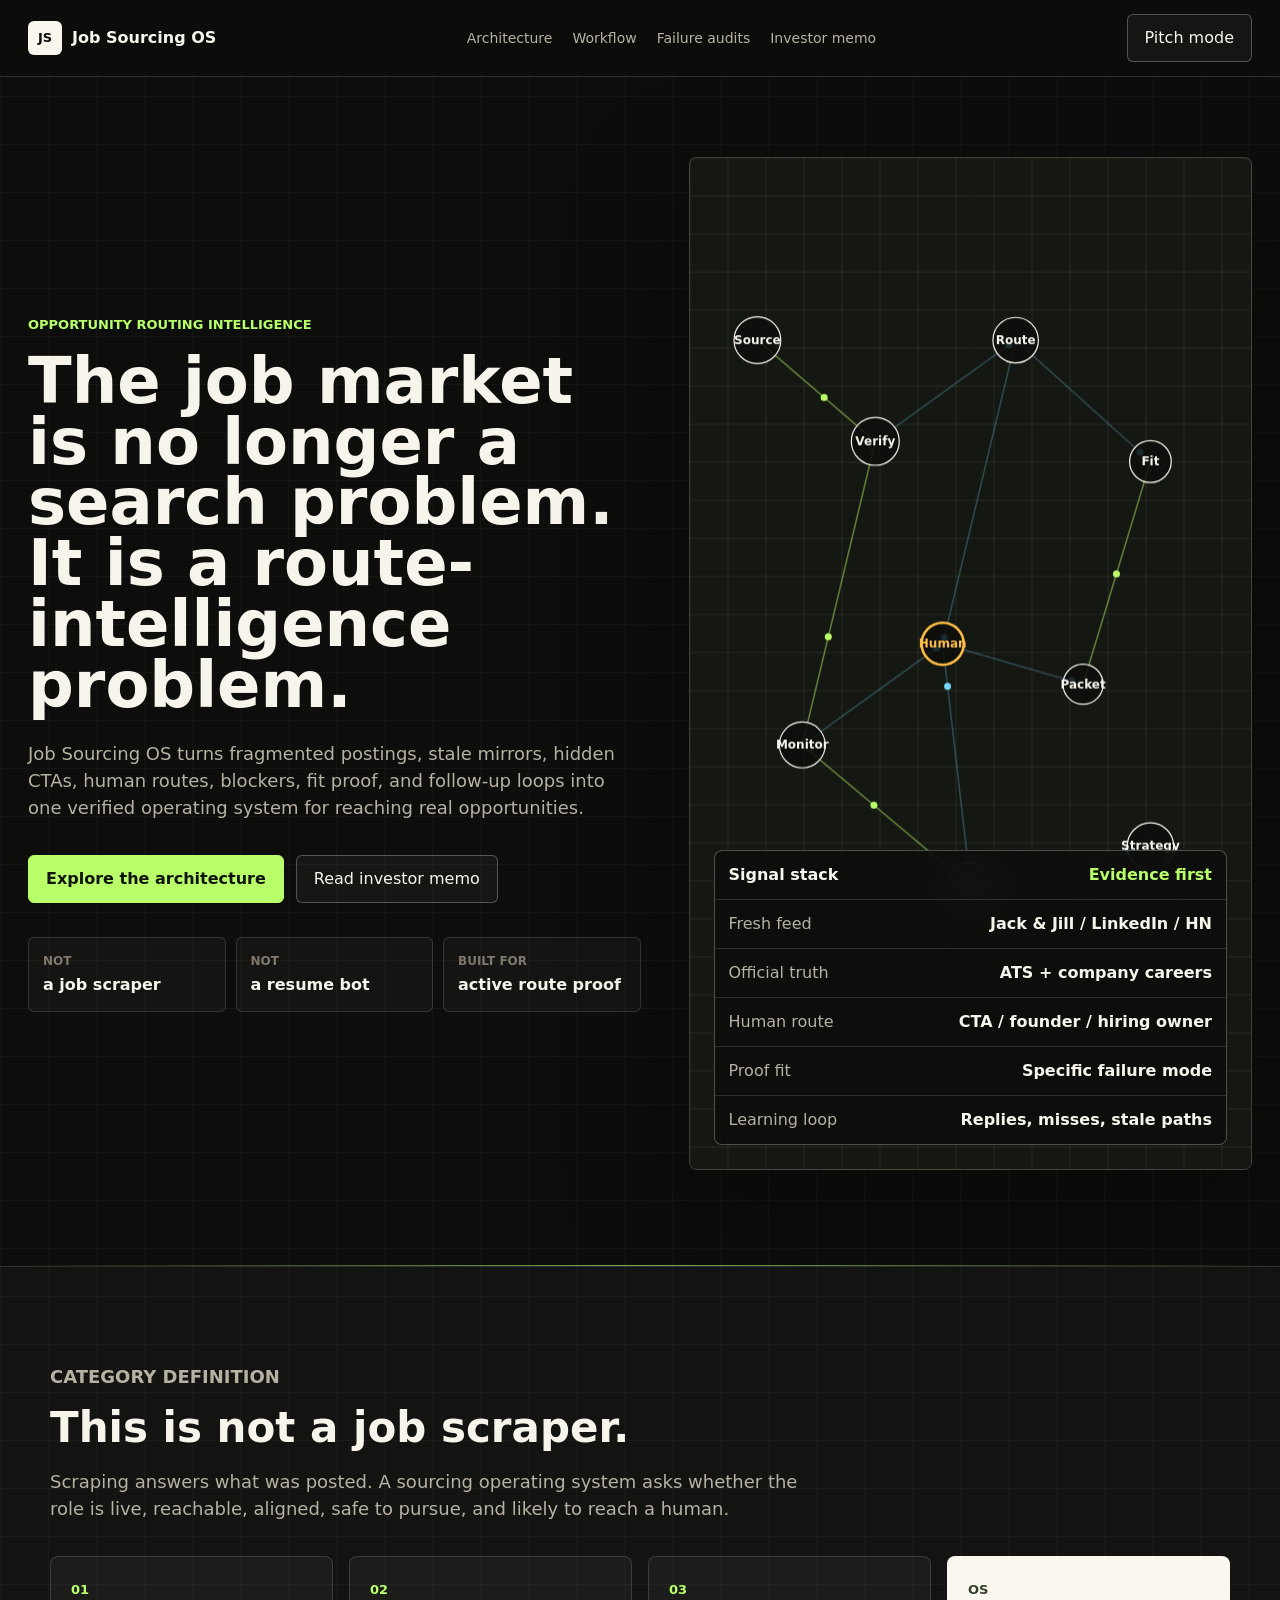
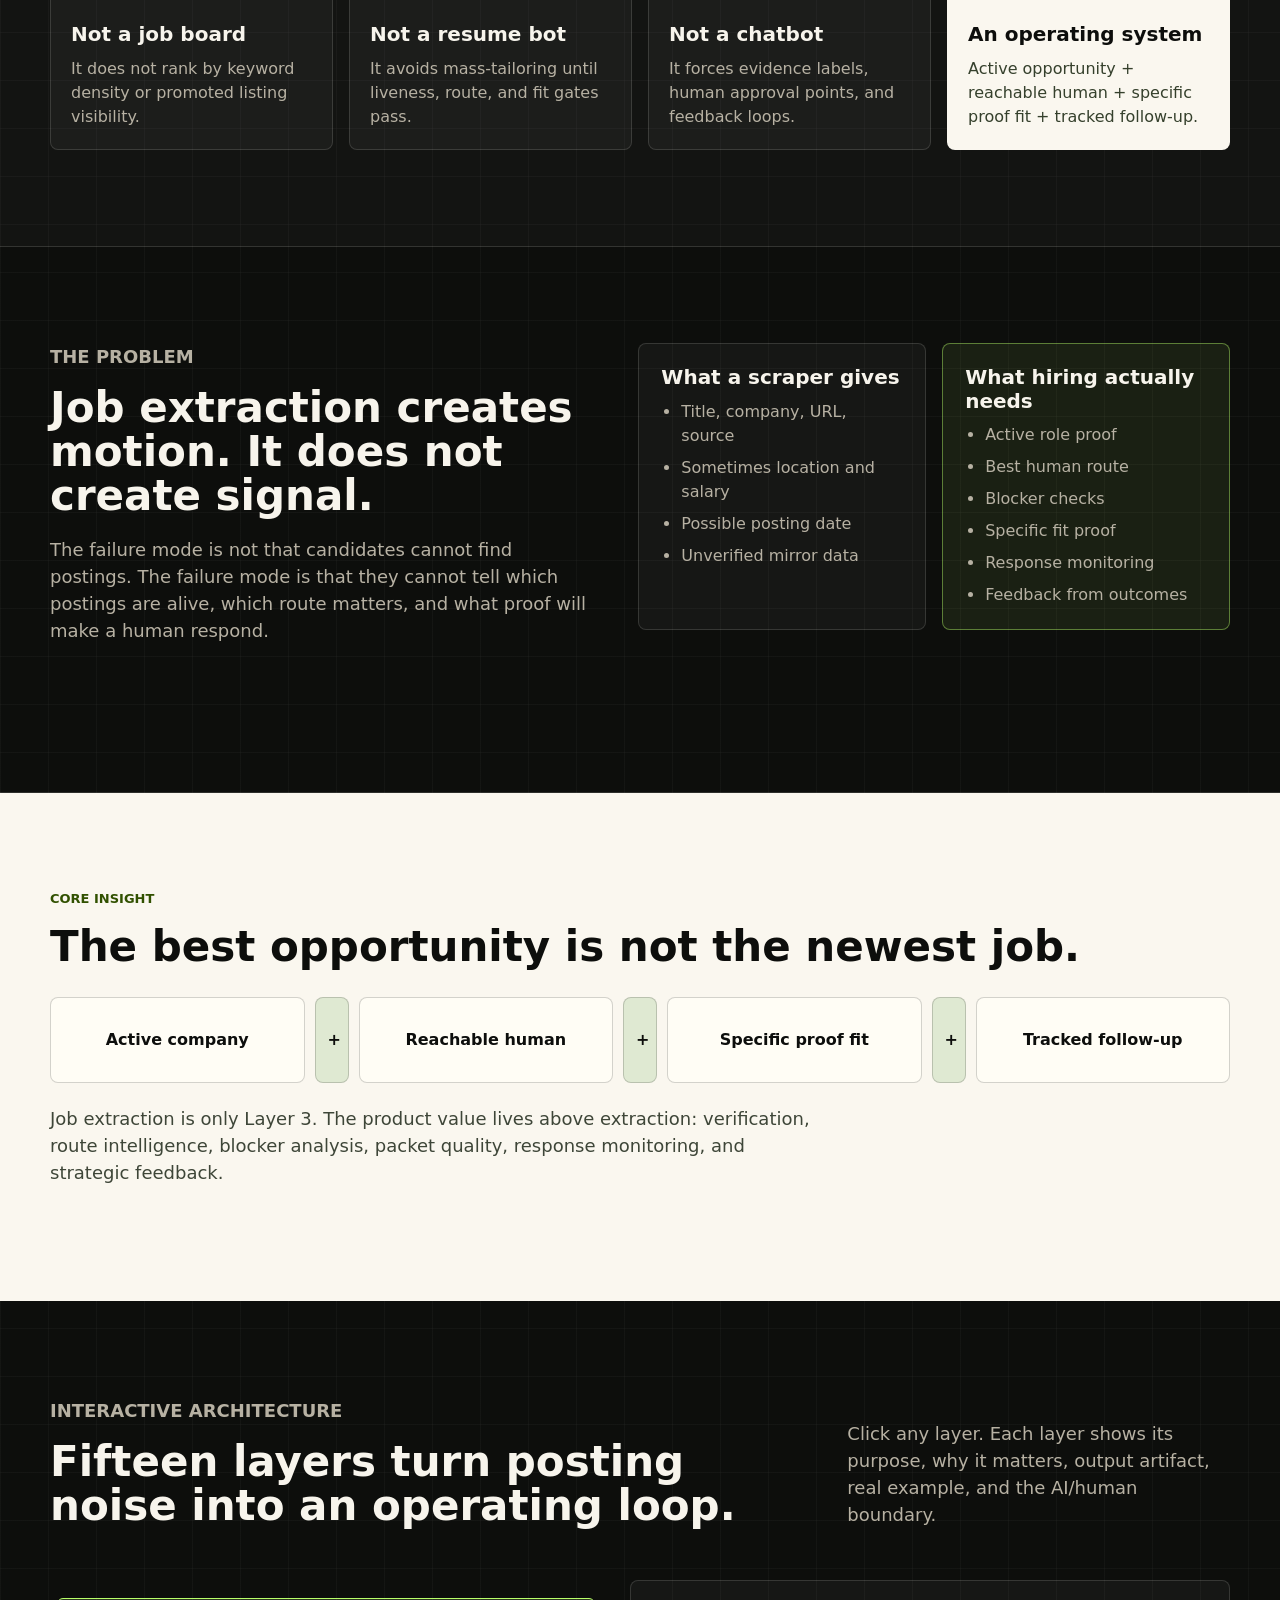
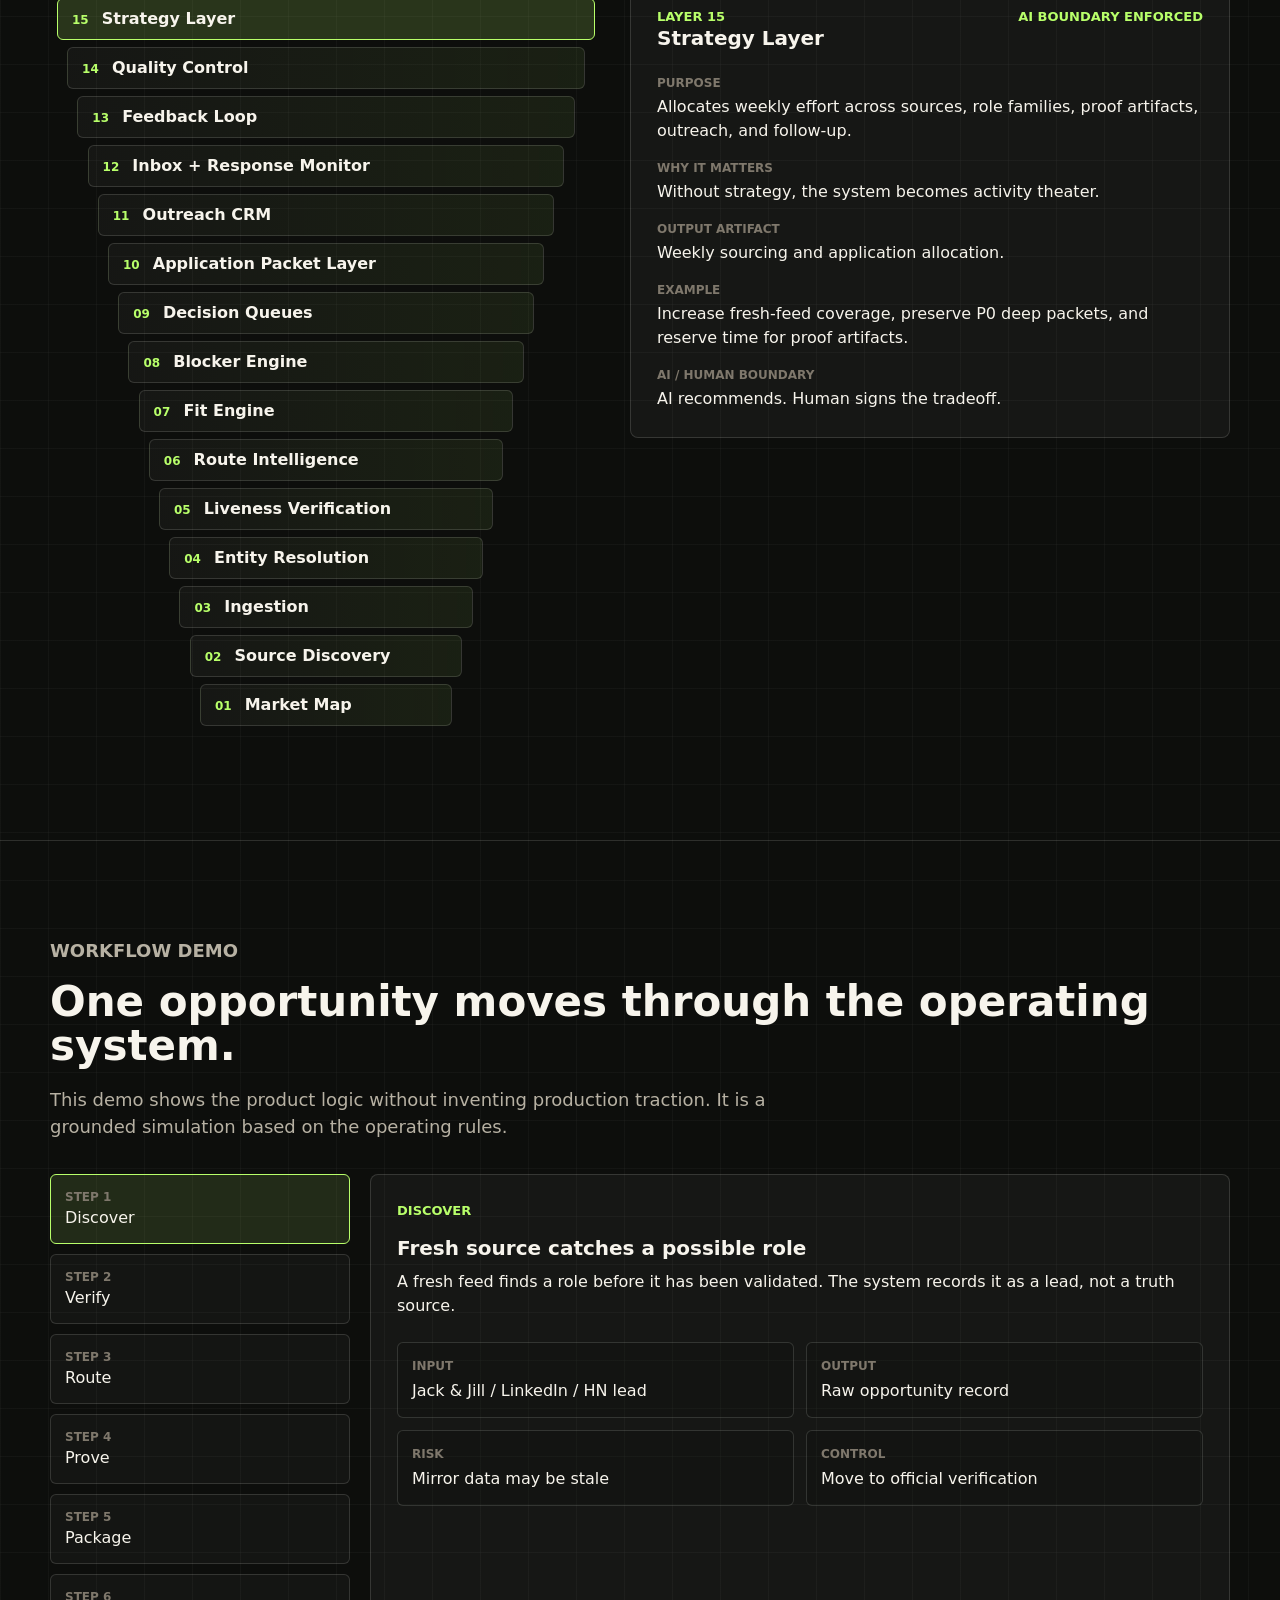
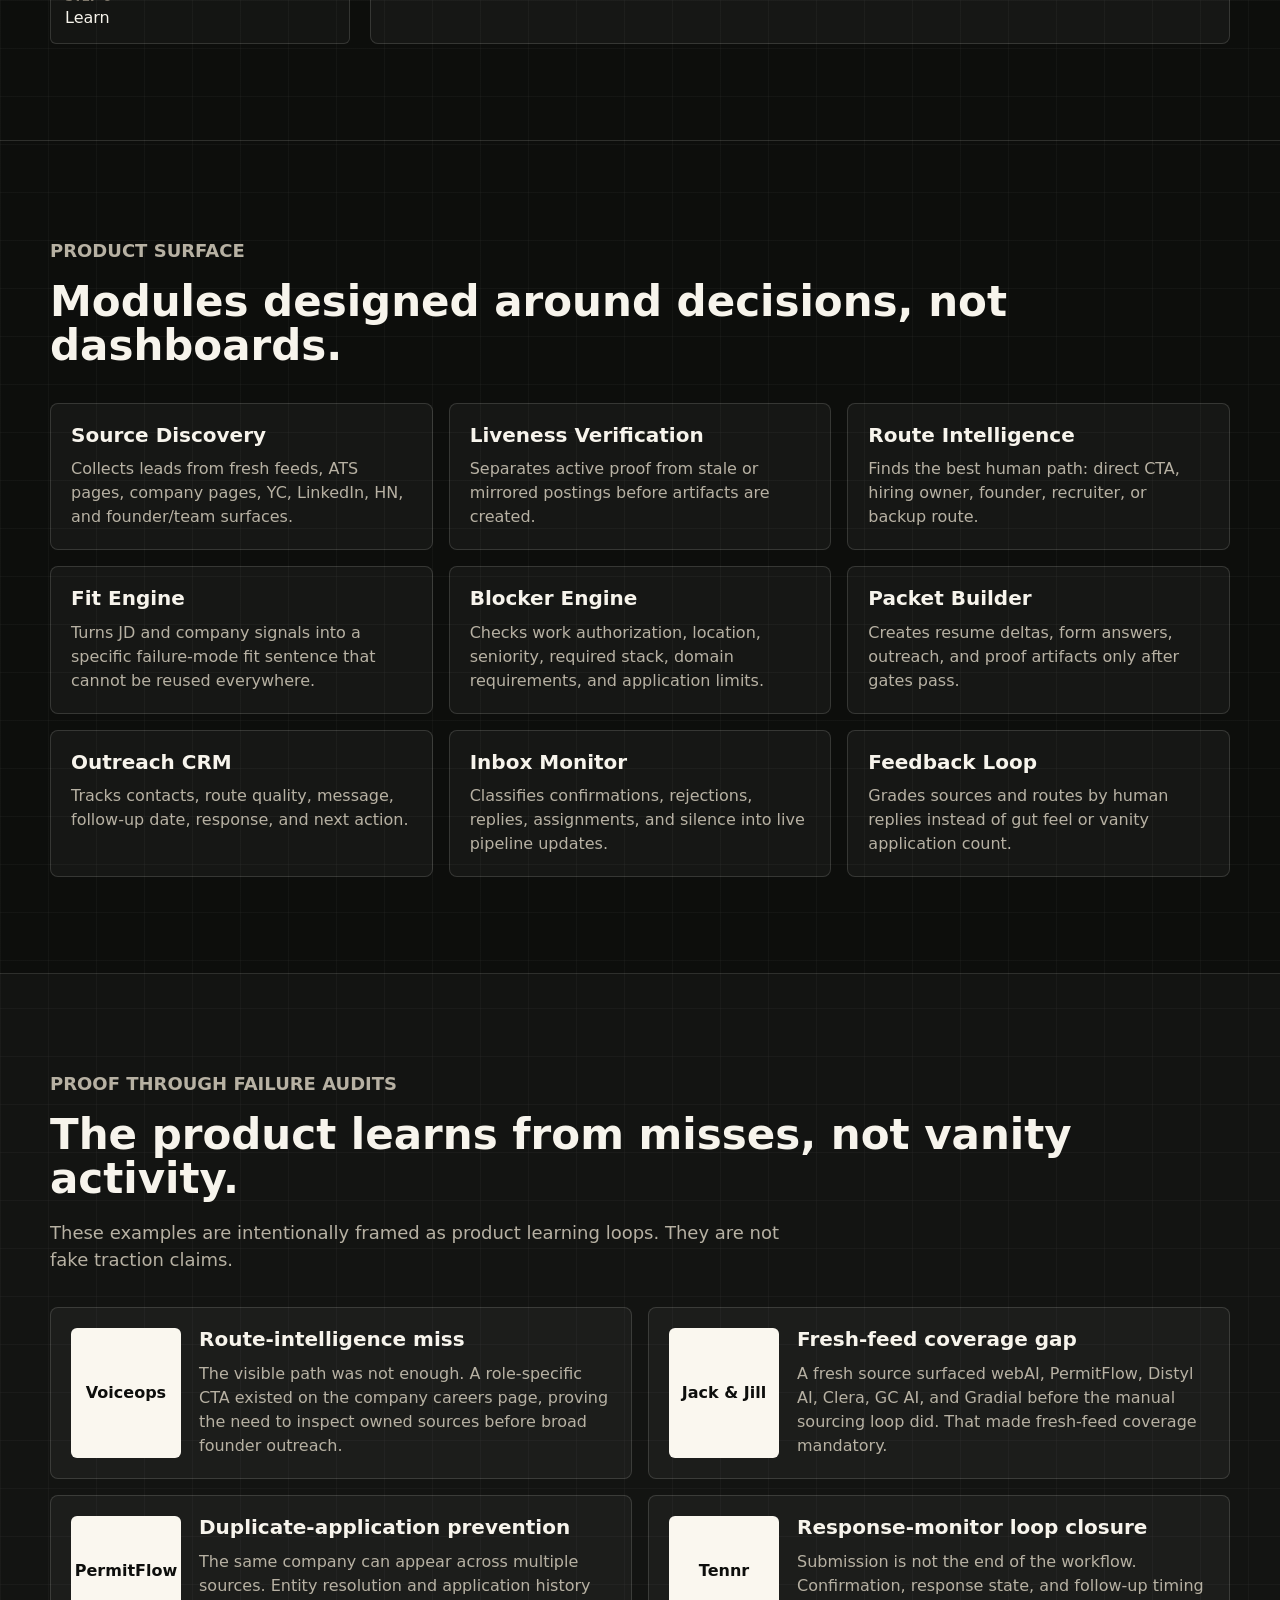
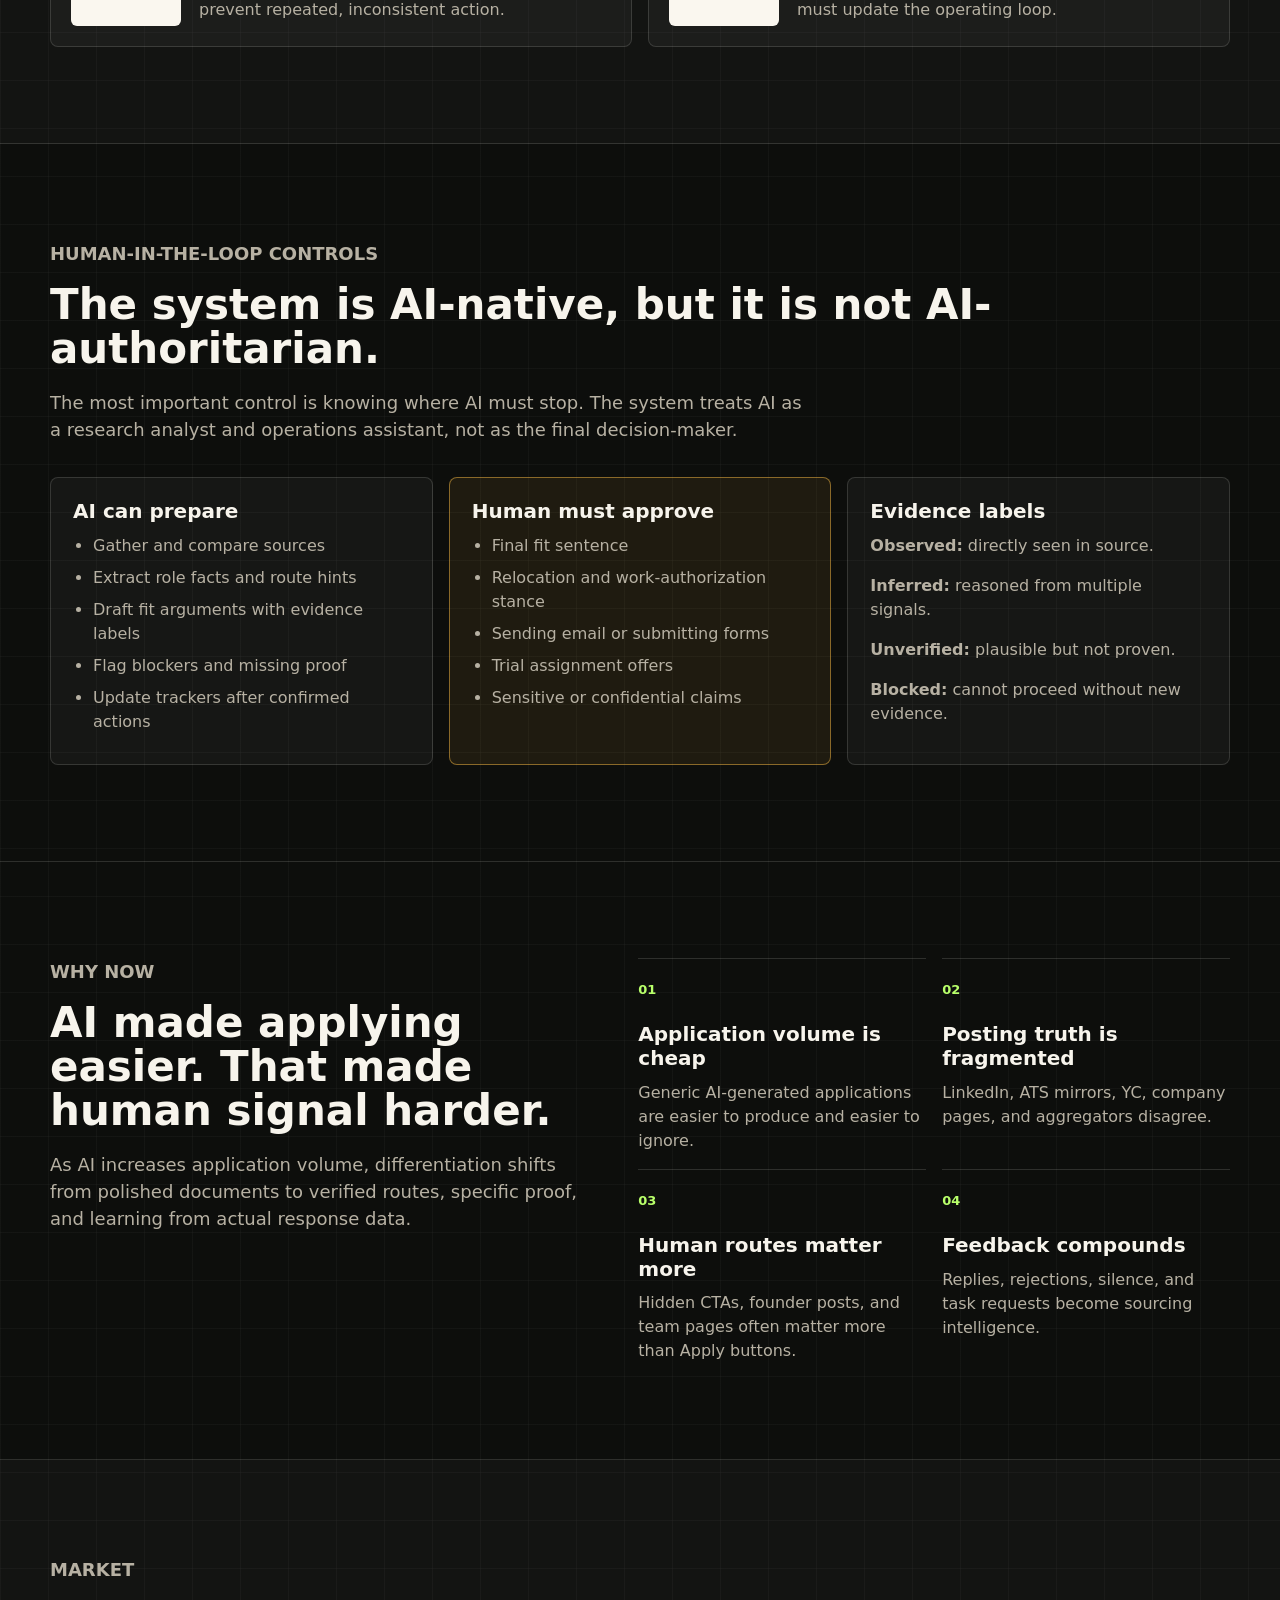
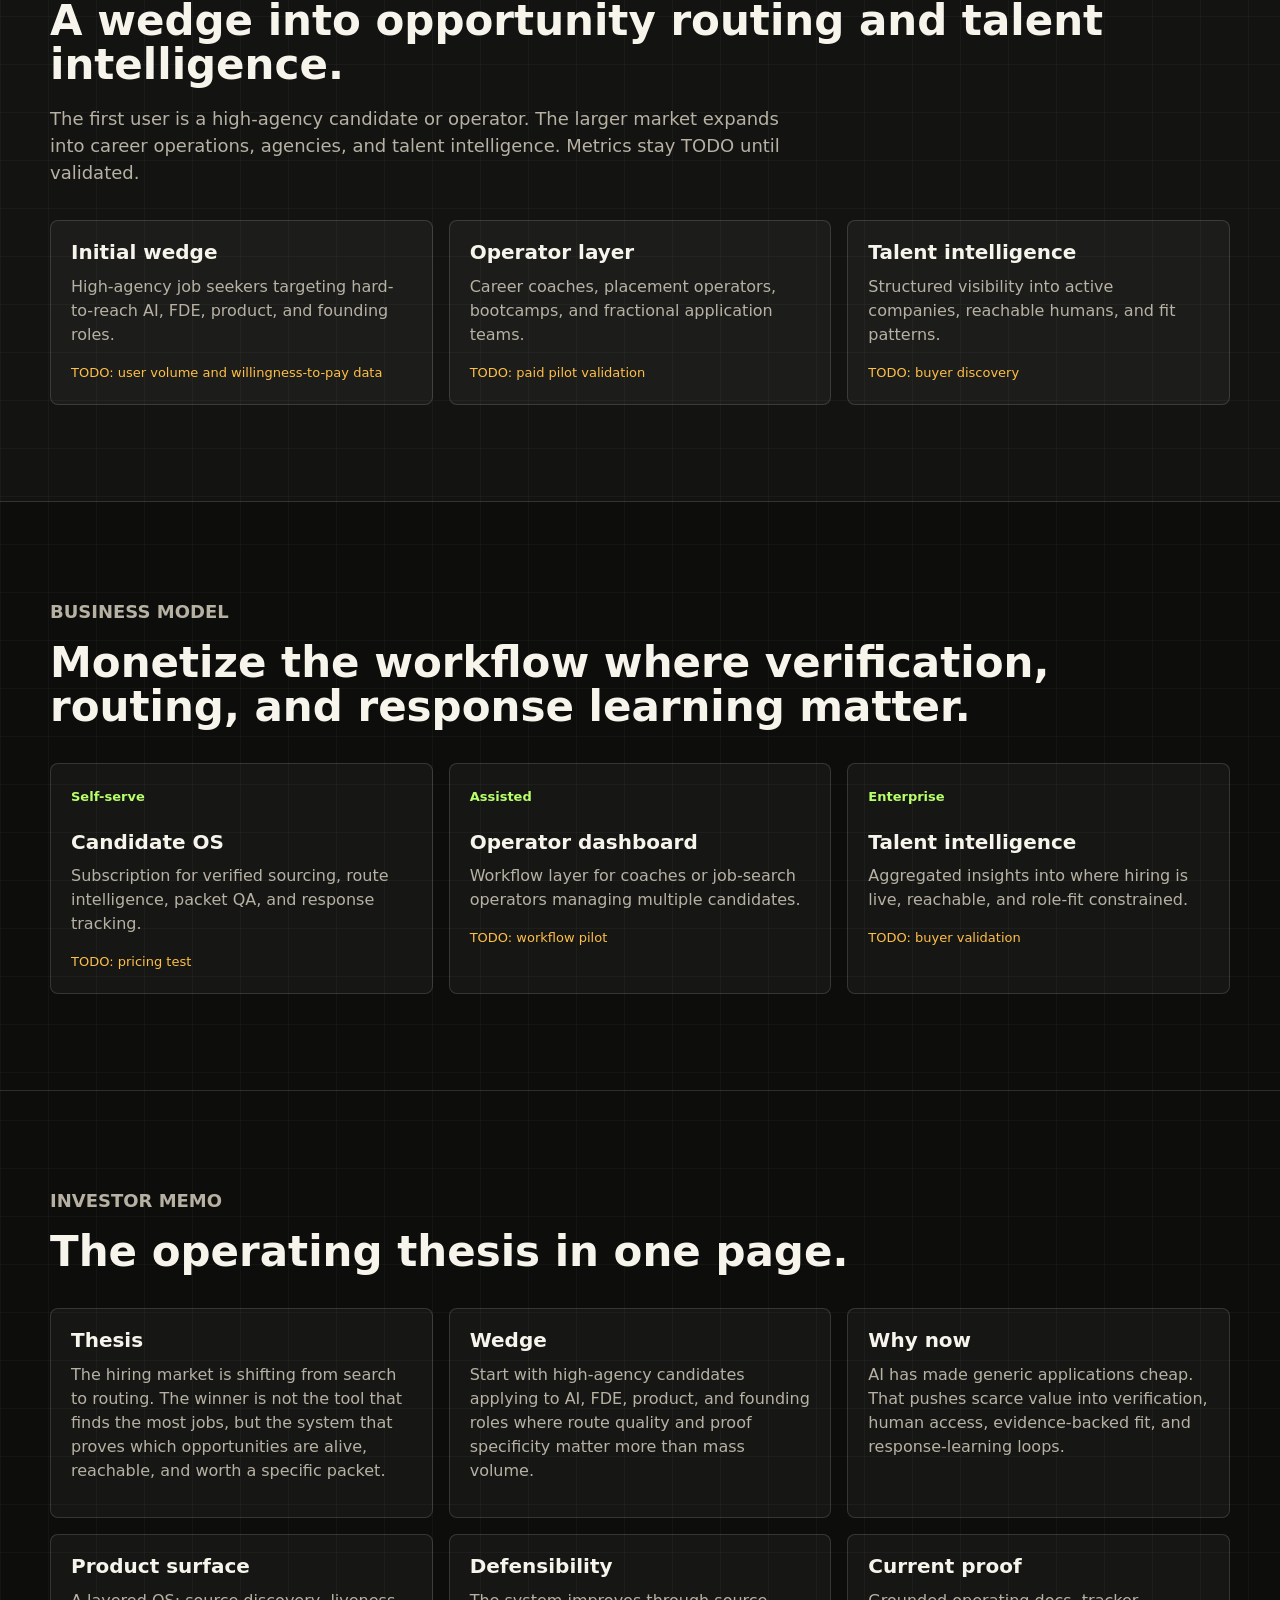
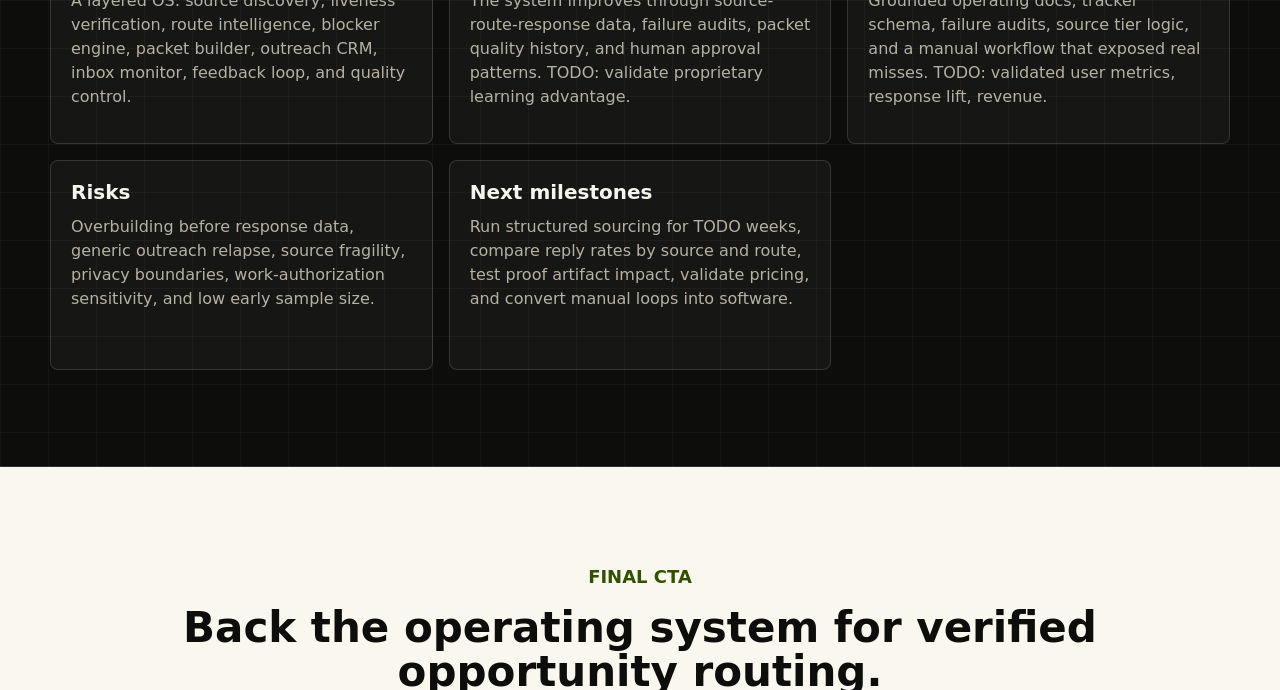
==== investor/index.html @ 51fd1936 "Create Job Sourcing OS public sites" ====
<!doctype html>
<html lang="en">
  <head>
    <meta charset="utf-8" />
    <meta name="viewport" content="width=device-width, initial-scale=1" />
    <meta
      name="description"
      content="Job Sourcing OS is an AI operating system for finding active opportunities, verifying routes, proving fit, reaching humans, and learning from outcomes."
    />
    <title>Job Sourcing OS | Opportunity Routing Intelligence</title>
    <link rel="stylesheet" href="./styles.css" />
  </head>
  <body>
    <a class="skip-link" href="#main">Skip to content</a>

    <header class="site-header" aria-label="Primary navigation">
      <a class="brand" href="#top" aria-label="Job Sourcing OS home">
        <span class="brand-mark" aria-hidden="true">JS</span>
        <span>Job Sourcing OS</span>
      </a>
      <nav class="nav-links" aria-label="Page sections">
        <a href="#architecture">Architecture</a>
        <a href="#workflow">Workflow</a>
        <a href="#audit">Failure audits</a>
        <a href="#memo">Investor memo</a>
      </nav>
      <button class="ghost-button" id="pitchModeButton" type="button">Pitch mode</button>
    </header>

    <main id="main">
      <section class="hero section-band" id="top">
        <div class="hero-copy">
          <p class="eyebrow">Opportunity routing intelligence</p>
          <h1>The job market is no longer a search problem. It is a route-intelligence problem.</h1>
          <p class="hero-lede">
            Job Sourcing OS turns fragmented postings, stale mirrors, hidden CTAs,
            human routes, blockers, fit proof, and follow-up loops into one verified
            operating system for reaching real opportunities.
          </p>
          <div class="hero-actions" aria-label="Primary calls to action">
            <a class="primary-button" href="#architecture">Explore the architecture</a>
            <a class="secondary-button" href="#memo">Read investor memo</a>
          </div>
          <dl class="signal-strip" aria-label="Core operating thesis">
            <div>
              <dt>Not</dt>
              <dd>a job scraper</dd>
            </div>
            <div>
              <dt>Not</dt>
              <dd>a resume bot</dd>
            </div>
            <div>
              <dt>Built for</dt>
              <dd>active route proof</dd>
            </div>
          </dl>
        </div>

        <div class="hero-visual" aria-label="Opportunity routing visual">
          <canvas id="signalCanvas" width="760" height="560"></canvas>
          <div class="console-panel" aria-label="Live signal stack">
            <div class="console-header">
              <span>Signal stack</span>
              <span class="status-pill">Evidence first</span>
            </div>
            <div class="console-row">
              <span>Fresh feed</span>
              <strong>Jack & Jill / LinkedIn / HN</strong>
            </div>
            <div class="console-row">
              <span>Official truth</span>
              <strong>ATS + company careers</strong>
            </div>
            <div class="console-row">
              <span>Human route</span>
              <strong>CTA / founder / hiring owner</strong>
            </div>
            <div class="console-row">
              <span>Proof fit</span>
              <strong>Specific failure mode</strong>
            </div>
            <div class="console-row">
              <span>Learning loop</span>
              <strong>Replies, misses, stale paths</strong>
            </div>
          </div>
        </div>
      </section>

      <section class="section-band sharp-band" id="not-scraper">
        <div class="section-shell">
          <div class="section-heading">
            <p class="eyebrow">Category definition</p>
            <h2>This is not a job scraper.</h2>
            <p>
              Scraping answers what was posted. A sourcing operating system asks
              whether the role is live, reachable, aligned, safe to pursue, and
              likely to reach a human.
            </p>
          </div>
          <div class="contrast-grid" aria-label="Not a normal recruiting tool">
            <article>
              <span>01</span>
              <h3>Not a job board</h3>
              <p>It does not rank by keyword density or promoted listing visibility.</p>
            </article>
            <article>
              <span>02</span>
              <h3>Not a resume bot</h3>
              <p>It avoids mass-tailoring until liveness, route, and fit gates pass.</p>
            </article>
            <article>
              <span>03</span>
              <h3>Not a chatbot</h3>
              <p>It forces evidence labels, human approval points, and feedback loops.</p>
            </article>
            <article class="positive">
              <span>OS</span>
              <h3>An operating system</h3>
              <p>Active opportunity + reachable human + specific proof fit + tracked follow-up.</p>
            </article>
          </div>
        </div>
      </section>

      <section class="section-band" id="problem">
        <div class="section-shell two-column">
          <div class="section-heading">
            <p class="eyebrow">The problem</p>
            <h2>Job extraction creates motion. It does not create signal.</h2>
            <p>
              The failure mode is not that candidates cannot find postings. The
              failure mode is that they cannot tell which postings are alive,
              which route matters, and what proof will make a human respond.
            </p>
          </div>
          <div class="comparison">
            <div class="comparison-block">
              <h3>What a scraper gives</h3>
              <ul>
                <li>Title, company, URL, source</li>
                <li>Sometimes location and salary</li>
                <li>Possible posting date</li>
                <li>Unverified mirror data</li>
              </ul>
            </div>
            <div class="comparison-block accent">
              <h3>What hiring actually needs</h3>
              <ul>
                <li>Active role proof</li>
                <li>Best human route</li>
                <li>Blocker checks</li>
                <li>Specific fit proof</li>
                <li>Response monitoring</li>
                <li>Feedback from outcomes</li>
              </ul>
            </div>
          </div>
        </div>
      </section>

      <section class="section-band insight-band" id="insight">
        <div class="section-shell">
          <p class="eyebrow">Core insight</p>
          <h2>The best opportunity is not the newest job.</h2>
          <div class="equation" aria-label="Core product equation">
            <span>Active company</span>
            <span>+</span>
            <span>Reachable human</span>
            <span>+</span>
            <span>Specific proof fit</span>
            <span>+</span>
            <span>Tracked follow-up</span>
          </div>
          <p class="wide-copy">
            Job extraction is only Layer 3. The product value lives above extraction:
            verification, route intelligence, blocker analysis, packet quality,
            response monitoring, and strategic feedback.
          </p>
        </div>
      </section>

      <section class="section-band architecture-band" id="architecture">
        <div class="section-shell">
          <div class="section-heading architecture-heading">
            <div>
              <p class="eyebrow">Interactive architecture</p>
              <h2>Fifteen layers turn posting noise into an operating loop.</h2>
            </div>
            <p>
              Click any layer. Each layer shows its purpose, why it matters,
              output artifact, real example, and the AI/human boundary.
            </p>
          </div>

          <div class="architecture-layout">
            <div class="layer-stack" id="layerStack" aria-label="15-layer architecture"></div>
            <aside class="layer-detail" id="layerDetail" aria-live="polite"></aside>
          </div>
        </div>
      </section>

      <section class="section-band workflow-band" id="workflow">
        <div class="section-shell">
          <div class="section-heading">
            <p class="eyebrow">Workflow demo</p>
            <h2>One opportunity moves through the operating system.</h2>
            <p>
              This demo shows the product logic without inventing production
              traction. It is a grounded simulation based on the operating rules.
            </p>
          </div>

          <div class="workflow-demo">
            <div class="workflow-rail" id="workflowRail" aria-label="Workflow stages"></div>
            <div class="workflow-output" id="workflowOutput" aria-live="polite"></div>
          </div>
        </div>
      </section>

      <section class="section-band" id="modules">
        <div class="section-shell">
          <div class="section-heading">
            <p class="eyebrow">Product surface</p>
            <h2>Modules designed around decisions, not dashboards.</h2>
          </div>
          <div class="module-grid" id="moduleGrid" aria-label="Product modules"></div>
        </div>
      </section>

      <section class="section-band audit-band" id="audit">
        <div class="section-shell">
          <div class="section-heading">
            <p class="eyebrow">Proof through failure audits</p>
            <h2>The product learns from misses, not vanity activity.</h2>
            <p>
              These examples are intentionally framed as product learning loops.
              They are not fake traction claims.
            </p>
          </div>
          <div class="audit-grid" id="auditGrid" aria-label="Failure audit loops"></div>
        </div>
      </section>

      <section class="section-band safety-band" id="safety">
        <div class="section-shell">
          <div class="section-heading">
            <p class="eyebrow">Human-in-the-loop controls</p>
            <h2>The system is AI-native, but it is not AI-authoritarian.</h2>
            <p>
              The most important control is knowing where AI must stop. The
              system treats AI as a research analyst and operations assistant,
              not as the final decision-maker.
            </p>
          </div>
          <div class="safety-layout">
            <div class="safety-table">
              <h3>AI can prepare</h3>
              <ul>
                <li>Gather and compare sources</li>
                <li>Extract role facts and route hints</li>
                <li>Draft fit arguments with evidence labels</li>
                <li>Flag blockers and missing proof</li>
                <li>Update trackers after confirmed actions</li>
              </ul>
            </div>
            <div class="safety-table human">
              <h3>Human must approve</h3>
              <ul>
                <li>Final fit sentence</li>
                <li>Relocation and work-authorization stance</li>
                <li>Sending email or submitting forms</li>
                <li>Trial assignment offers</li>
                <li>Sensitive or confidential claims</li>
              </ul>
            </div>
            <div class="evidence-panel">
              <h3>Evidence labels</h3>
              <p><strong>Observed:</strong> directly seen in source.</p>
              <p><strong>Inferred:</strong> reasoned from multiple signals.</p>
              <p><strong>Unverified:</strong> plausible but not proven.</p>
              <p><strong>Blocked:</strong> cannot proceed without new evidence.</p>
            </div>
          </div>
        </div>
      </section>

      <section class="section-band why-now-band" id="why-now">
        <div class="section-shell two-column">
          <div class="section-heading">
            <p class="eyebrow">Why now</p>
            <h2>AI made applying easier. That made human signal harder.</h2>
            <p>
              As AI increases application volume, differentiation shifts from
              polished documents to verified routes, specific proof, and learning
              from actual response data.
            </p>
          </div>
          <div class="why-list">
            <article>
              <span>01</span>
              <h3>Application volume is cheap</h3>
              <p>Generic AI-generated applications are easier to produce and easier to ignore.</p>
            </article>
            <article>
              <span>02</span>
              <h3>Posting truth is fragmented</h3>
              <p>LinkedIn, ATS mirrors, YC, company pages, and aggregators disagree.</p>
            </article>
            <article>
              <span>03</span>
              <h3>Human routes matter more</h3>
              <p>Hidden CTAs, founder posts, and team pages often matter more than Apply buttons.</p>
            </article>
            <article>
              <span>04</span>
              <h3>Feedback compounds</h3>
              <p>Replies, rejections, silence, and task requests become sourcing intelligence.</p>
            </article>
          </div>
        </div>
      </section>

      <section class="section-band market-band" id="market">
        <div class="section-shell">
          <div class="section-heading">
            <p class="eyebrow">Market</p>
            <h2>A wedge into opportunity routing and talent intelligence.</h2>
            <p>
              The first user is a high-agency candidate or operator. The larger
              market expands into career operations, agencies, and talent
              intelligence. Metrics stay TODO until validated.
            </p>
          </div>
          <div class="market-grid">
            <article>
              <h3>Initial wedge</h3>
              <p>High-agency job seekers targeting hard-to-reach AI, FDE, product, and founding roles.</p>
              <span>TODO: user volume and willingness-to-pay data</span>
            </article>
            <article>
              <h3>Operator layer</h3>
              <p>Career coaches, placement operators, bootcamps, and fractional application teams.</p>
              <span>TODO: paid pilot validation</span>
            </article>
            <article>
              <h3>Talent intelligence</h3>
              <p>Structured visibility into active companies, reachable humans, and fit patterns.</p>
              <span>TODO: buyer discovery</span>
            </article>
          </div>
        </div>
      </section>

      <section class="section-band business-band" id="business">
        <div class="section-shell">
          <div class="section-heading">
            <p class="eyebrow">Business model</p>
            <h2>Monetize the workflow where verification, routing, and response learning matter.</h2>
          </div>
          <div class="business-grid">
            <article>
              <span>Self-serve</span>
              <h3>Candidate OS</h3>
              <p>Subscription for verified sourcing, route intelligence, packet QA, and response tracking.</p>
              <small>TODO: pricing test</small>
            </article>
            <article>
              <span>Assisted</span>
              <h3>Operator dashboard</h3>
              <p>Workflow layer for coaches or job-search operators managing multiple candidates.</p>
              <small>TODO: workflow pilot</small>
            </article>
            <article>
              <span>Enterprise</span>
              <h3>Talent intelligence</h3>
              <p>Aggregated insights into where hiring is live, reachable, and role-fit constrained.</p>
              <small>TODO: buyer validation</small>
            </article>
          </div>
        </div>
      </section>

      <section class="section-band memo-band" id="memo">
        <div class="section-shell">
          <div class="section-heading">
            <p class="eyebrow">Investor memo</p>
            <h2>The operating thesis in one page.</h2>
          </div>
          <div class="memo-grid" id="memoGrid" aria-label="Investor memo"></div>
        </div>
      </section>

      <section class="section-band final-cta" id="cta">
        <div class="section-shell">
          <p class="eyebrow">Final CTA</p>
          <h2>Back the operating system for verified opportunity routing.</h2>
          <p>
            The next milestone is not more scraped roles. It is proving that
            route intelligence, specific fit proof, and feedback loops produce
            more human responses than generic applications.
          </p>
          <div class="hero-actions">
            <button class="primary-button" id="pitchModeButtonBottom" type="button">Open pitch mode</button>
            <a class="secondary-button" href="./INVESTOR_MEMO.md">Read editable memo</a>
          </div>
        </div>
      </section>
    </main>

    <dialog class="pitch-dialog" id="pitchDialog" aria-labelledby="pitchTitle">
      <div class="pitch-dialog-inner">
        <div class="pitch-topbar">
          <span>Pitch mode</span>
          <button class="icon-button" id="closePitch" type="button" aria-label="Close pitch mode">x</button>
        </div>
        <section class="pitch-slide" id="pitchSlide">
          <p class="eyebrow" id="pitchKicker"></p>
          <h2 id="pitchTitle"></h2>
          <p id="pitchBody"></p>
        </section>
        <div class="pitch-controls">
          <button class="secondary-button" id="prevPitch" type="button">Previous</button>
          <span id="pitchCounter" aria-live="polite"></span>
          <button class="primary-button" id="nextPitch" type="button">Next</button>
        </div>
      </div>
    </dialog>

    <script src="./app.js"></script>
  </body>
</html>
---- investor/styles.css ----
:root {
  color-scheme: dark;
  --ink: #f7f4ec;
  --muted: #b7b1a3;
  --dim: #7f786c;
  --paper: #faf7ef;
  --black: #0d0e0c;
  --panel: #151712;
  --panel-strong: #1d2118;
  --line: rgba(247, 244, 236, 0.14);
  --line-strong: rgba(247, 244, 236, 0.28);
  --green: #b8ff6a;
  --green-deep: #203b1d;
  --amber: #ffbf46;
  --red: #ff6b4a;
  --blue: #75d7ff;
  --violet: #d5b8ff;
  --shadow: rgba(0, 0, 0, 0.35);
  --max: 1180px;
}

* {
  box-sizing: border-box;
}

html {
  scroll-behavior: smooth;
}

body {
  margin: 0;
  background:
    linear-gradient(rgba(247, 244, 236, 0.03) 1px, transparent 1px),
    linear-gradient(90deg, rgba(247, 244, 236, 0.03) 1px, transparent 1px),
    var(--black);
  background-size: 48px 48px;
  color: var(--ink);
  font-family:
    Inter, ui-sans-serif, system-ui, -apple-system, BlinkMacSystemFont, "Segoe UI",
    sans-serif;
  line-height: 1.5;
  letter-spacing: 0;
}

a {
  color: inherit;
  text-decoration: none;
}

button,
a {
  -webkit-tap-highlight-color: transparent;
}

button {
  font: inherit;
}

.skip-link {
  position: absolute;
  left: 16px;
  top: -80px;
  z-index: 20;
  background: var(--green);
  color: #11150d;
  padding: 10px 14px;
  border-radius: 6px;
}

.skip-link:focus {
  top: 12px;
}

.site-header {
  position: sticky;
  top: 0;
  z-index: 10;
  display: flex;
  align-items: center;
  justify-content: space-between;
  gap: 18px;
  min-height: 72px;
  padding: 14px 28px;
  background: rgba(13, 14, 12, 0.88);
  backdrop-filter: blur(18px);
  border-bottom: 1px solid var(--line);
}

.brand {
  display: inline-flex;
  align-items: center;
  gap: 10px;
  font-weight: 760;
  white-space: nowrap;
}

.brand-mark {
  display: inline-grid;
  place-items: center;
  width: 34px;
  height: 34px;
  border: 1px solid var(--line-strong);
  background: var(--paper);
  color: var(--black);
  border-radius: 6px;
  font-size: 13px;
}

.nav-links {
  display: flex;
  align-items: center;
  justify-content: center;
  gap: 20px;
  color: var(--muted);
  font-size: 14px;
}

.nav-links a:hover,
.nav-links a:focus-visible {
  color: var(--ink);
}

.section-band {
  padding: 96px 28px;
  border-bottom: 1px solid var(--line);
  scroll-margin-top: 96px;
}

.section-shell {
  width: min(100%, var(--max));
  margin: 0 auto;
}

.hero {
  position: relative;
  display: grid;
  grid-template-columns: minmax(0, 1fr) minmax(420px, 0.92fr);
  gap: 48px;
  align-items: center;
  min-height: calc(100vh - 72px);
  padding-top: 80px;
  overflow: hidden;
}

.hero::after {
  content: "";
  position: absolute;
  inset: auto 0 0 0;
  height: 1px;
  background: linear-gradient(90deg, transparent, var(--green), transparent);
  opacity: 0.65;
}

.hero-copy {
  max-width: 760px;
}

.eyebrow {
  margin: 0 0 16px;
  color: var(--green);
  font-size: 13px;
  font-weight: 760;
  text-transform: uppercase;
}

h1,
h2,
h3,
p {
  margin-top: 0;
}

h1 {
  margin-bottom: 24px;
  font-size: 64px;
  line-height: 0.95;
  font-weight: 820;
  letter-spacing: 0;
}

h2 {
  margin-bottom: 18px;
  font-size: 42px;
  line-height: 1.05;
  font-weight: 800;
  letter-spacing: 0;
}

h3 {
  margin-bottom: 10px;
  font-size: 20px;
  line-height: 1.18;
  font-weight: 760;
  letter-spacing: 0;
}

.hero-lede,
.section-heading p,
.wide-copy,
.final-cta p {
  color: var(--muted);
  font-size: 18px;
  max-width: 760px;
}

.hero-actions {
  display: flex;
  flex-wrap: wrap;
  gap: 12px;
  margin: 34px 0;
}

.primary-button,
.secondary-button,
.ghost-button,
.icon-button {
  display: inline-flex;
  align-items: center;
  justify-content: center;
  min-height: 44px;
  border-radius: 6px;
  cursor: pointer;
  transition:
    transform 180ms ease,
    border-color 180ms ease,
    background 180ms ease;
}

.primary-button {
  border: 1px solid var(--green);
  background: var(--green);
  color: #10140c;
  padding: 11px 17px;
  font-weight: 780;
}

.secondary-button,
.ghost-button {
  border: 1px solid var(--line-strong);
  background: rgba(247, 244, 236, 0.04);
  color: var(--ink);
  padding: 11px 17px;
}

.ghost-button {
  white-space: nowrap;
}

.icon-button {
  width: 42px;
  border: 1px solid var(--line-strong);
  background: transparent;
  color: var(--ink);
}

.primary-button:hover,
.secondary-button:hover,
.ghost-button:hover,
.icon-button:hover,
.primary-button:focus-visible,
.secondary-button:focus-visible,
.ghost-button:focus-visible,
.icon-button:focus-visible {
  transform: translateY(-1px);
  border-color: var(--green);
}

.signal-strip {
  display: grid;
  grid-template-columns: repeat(3, minmax(0, 1fr));
  gap: 10px;
  margin: 0;
}

.signal-strip div {
  border: 1px solid var(--line);
  border-radius: 6px;
  padding: 14px;
  background: rgba(247, 244, 236, 0.03);
}

.signal-strip dt {
  color: var(--dim);
  font-size: 12px;
  text-transform: uppercase;
  font-weight: 760;
}

.signal-strip dd {
  margin: 3px 0 0;
  color: var(--ink);
  font-weight: 700;
}

.hero-visual {
  position: relative;
  min-height: 580px;
  border: 1px solid var(--line);
  border-radius: 8px;
  background:
    radial-gradient(circle at 40% 20%, rgba(184, 255, 106, 0.08), transparent 34%),
    linear-gradient(140deg, rgba(247, 244, 236, 0.08), rgba(247, 244, 236, 0.02)),
    var(--panel);
  box-shadow: 0 40px 120px var(--shadow);
  overflow: hidden;
}

#signalCanvas {
  width: 100%;
  height: 100%;
  min-height: 580px;
  display: block;
}

.console-panel {
  position: absolute;
  left: 24px;
  right: 24px;
  bottom: 24px;
  border: 1px solid var(--line-strong);
  border-radius: 8px;
  background: rgba(13, 14, 12, 0.84);
  backdrop-filter: blur(16px);
  overflow: hidden;
}

.console-header,
.console-row {
  display: flex;
  justify-content: space-between;
  gap: 16px;
  padding: 12px 14px;
  border-bottom: 1px solid var(--line);
}

.console-row:last-child {
  border-bottom: 0;
}

.console-header {
  font-weight: 760;
}

.console-row span {
  color: var(--muted);
}

.console-row strong {
  text-align: right;
}

.status-pill {
  color: var(--green);
}

.sharp-band,
.audit-band,
.market-band {
  background: rgba(247, 244, 236, 0.025);
}

.section-heading {
  margin-bottom: 34px;
}

.contrast-grid,
.module-grid,
.audit-grid,
.market-grid,
.business-grid,
.memo-grid {
  display: grid;
  grid-template-columns: repeat(4, minmax(0, 1fr));
  gap: 16px;
}

.contrast-grid article,
.module-grid article,
.audit-grid article,
.market-grid article,
.business-grid article,
.memo-grid article,
.comparison-block,
.safety-table,
.evidence-panel,
.layer-detail,
.workflow-output {
  border: 1px solid var(--line);
  border-radius: 8px;
  background: rgba(247, 244, 236, 0.04);
}

.contrast-grid article,
.module-grid article,
.audit-grid article,
.market-grid article,
.business-grid article,
.memo-grid article {
  padding: 20px;
}

.contrast-grid span,
.why-list span,
.business-grid span {
  display: inline-block;
  margin-bottom: 24px;
  color: var(--green);
  font-weight: 800;
  font-size: 13px;
}

.contrast-grid p,
.module-grid p,
.audit-grid p,
.market-grid p,
.business-grid p,
.memo-grid p,
.why-list p {
  color: var(--muted);
  margin-bottom: 0;
}

.contrast-grid .positive {
  background: var(--paper);
  color: var(--black);
}

.contrast-grid .positive p,
.contrast-grid .positive span {
  color: #35402c;
}

.two-column {
  display: grid;
  grid-template-columns: minmax(0, 0.92fr) minmax(420px, 1fr);
  gap: 44px;
  align-items: start;
}

.comparison {
  display: grid;
  grid-template-columns: repeat(2, minmax(0, 1fr));
  gap: 16px;
}

.comparison-block {
  padding: 22px;
}

.comparison-block.accent {
  border-color: rgba(184, 255, 106, 0.42);
  background: rgba(184, 255, 106, 0.08);
}

ul {
  margin: 0;
  padding-left: 20px;
  color: var(--muted);
}

li + li {
  margin-top: 8px;
}

.insight-band {
  background: var(--paper);
  color: var(--black);
}

.insight-band .eyebrow {
  color: #315100;
}

.insight-band .wide-copy {
  color: #3e4638;
}

.equation {
  display: grid;
  grid-template-columns: 1fr auto 1fr auto 1fr auto 1fr;
  gap: 10px;
  align-items: stretch;
  margin: 28px 0 22px;
}

.equation span {
  display: grid;
  place-items: center;
  min-height: 86px;
  border: 1px solid rgba(13, 14, 12, 0.18);
  border-radius: 8px;
  padding: 12px;
  background: #fffdf5;
  text-align: center;
  font-weight: 820;
}

.equation span:nth-child(even) {
  width: 34px;
  background: #dfe9d2;
}

.architecture-heading {
  display: grid;
  grid-template-columns: minmax(0, 0.9fr) minmax(280px, 0.45fr);
  gap: 32px;
  align-items: end;
}

.architecture-layout {
  display: grid;
  grid-template-columns: minmax(360px, 0.92fr) minmax(420px, 1fr);
  gap: 28px;
  align-items: start;
}

.layer-stack {
  display: flex;
  flex-direction: column-reverse;
  gap: 7px;
  align-items: center;
  min-height: 720px;
  padding: 18px 0;
}

.layer-button {
  position: relative;
  width: var(--layer-width);
  min-height: 38px;
  border: 1px solid var(--line);
  border-radius: 6px;
  background: linear-gradient(90deg, rgba(247, 244, 236, 0.04), rgba(184, 255, 106, 0.08));
  color: var(--ink);
  cursor: pointer;
  padding: 8px 14px;
  text-align: left;
}

.layer-button:hover,
.layer-button:focus-visible,
.layer-button.active {
  border-color: var(--green);
  background: rgba(184, 255, 106, 0.16);
}

.layer-button .num {
  color: var(--green);
  font-size: 12px;
  font-weight: 800;
  margin-right: 8px;
}

.layer-button .name {
  font-weight: 760;
}

.layer-detail {
  position: sticky;
  top: 96px;
  padding: 26px;
}

.layer-detail .layer-meta {
  display: flex;
  justify-content: space-between;
  gap: 12px;
  color: var(--green);
  font-size: 13px;
  font-weight: 760;
  text-transform: uppercase;
}

.layer-detail dl {
  display: grid;
  gap: 16px;
  margin: 24px 0 0;
}

.layer-detail dt {
  color: var(--dim);
  font-size: 12px;
  text-transform: uppercase;
  font-weight: 780;
}

.layer-detail dd {
  margin: 3px 0 0;
  color: var(--ink);
}

.workflow-demo {
  display: grid;
  grid-template-columns: 300px minmax(0, 1fr);
  gap: 20px;
}

.workflow-rail {
  display: grid;
  gap: 10px;
  align-content: start;
}

.workflow-step {
  border: 1px solid var(--line);
  border-radius: 6px;
  background: rgba(247, 244, 236, 0.03);
  color: var(--ink);
  padding: 13px 14px;
  text-align: left;
  cursor: pointer;
}

.workflow-step.active {
  border-color: var(--green);
  background: rgba(184, 255, 106, 0.12);
}

.workflow-step span {
  display: block;
  color: var(--dim);
  font-size: 12px;
  text-transform: uppercase;
  font-weight: 760;
}

.workflow-output {
  min-height: 420px;
  padding: 26px;
}

.workflow-output .artifact {
  display: grid;
  grid-template-columns: repeat(2, minmax(0, 1fr));
  gap: 12px;
  margin-top: 24px;
}

.artifact div {
  border: 1px solid var(--line);
  border-radius: 6px;
  padding: 14px;
  background: rgba(13, 14, 12, 0.22);
}

.artifact span {
  display: block;
  color: var(--dim);
  font-size: 12px;
  font-weight: 760;
  text-transform: uppercase;
  margin-bottom: 4px;
}

.module-grid,
.memo-grid {
  grid-template-columns: repeat(3, minmax(0, 1fr));
}

.audit-grid {
  grid-template-columns: repeat(2, minmax(0, 1fr));
}

.audit-grid article {
  display: grid;
  grid-template-columns: 110px minmax(0, 1fr);
  gap: 18px;
}

.audit-label {
  display: grid;
  place-items: center;
  min-height: 110px;
  border-radius: 6px;
  background: var(--paper);
  color: var(--black);
  font-weight: 820;
  text-align: center;
}

.safety-layout {
  display: grid;
  grid-template-columns: repeat(3, minmax(0, 1fr));
  gap: 16px;
}

.safety-table,
.evidence-panel {
  padding: 22px;
}

.safety-table.human {
  border-color: rgba(255, 191, 70, 0.48);
  background: rgba(255, 191, 70, 0.08);
}

.evidence-panel p {
  color: var(--muted);
}

.why-list {
  display: grid;
  grid-template-columns: repeat(2, minmax(0, 1fr));
  gap: 16px;
}

.why-list article {
  border-top: 1px solid var(--line);
  padding-top: 18px;
}

.market-grid,
.business-grid {
  grid-template-columns: repeat(3, minmax(0, 1fr));
}

.market-grid span,
.business-grid small {
  display: inline-block;
  margin-top: 16px;
  color: var(--amber);
  font-size: 13px;
}

.memo-grid article {
  min-height: 210px;
}

.final-cta {
  text-align: center;
  background: var(--paper);
  color: var(--black);
}

.final-cta .eyebrow {
  color: #315100;
}

.final-cta p {
  margin-left: auto;
  margin-right: auto;
  color: #3e4638;
}

.final-cta .hero-actions {
  justify-content: center;
}

.final-cta .secondary-button {
  border-color: rgba(13, 14, 12, 0.22);
  color: var(--black);
}

.pitch-dialog {
  width: min(920px, calc(100% - 32px));
  border: 1px solid var(--line-strong);
  border-radius: 8px;
  padding: 0;
  background: var(--panel);
  color: var(--ink);
  box-shadow: 0 40px 140px rgba(0, 0, 0, 0.65);
}

.pitch-dialog::backdrop {
  background: rgba(0, 0, 0, 0.78);
}

.pitch-dialog-inner {
  display: grid;
  min-height: 560px;
}

.pitch-topbar,
.pitch-controls {
  display: flex;
  align-items: center;
  justify-content: space-between;
  gap: 12px;
  padding: 16px;
  border-bottom: 1px solid var(--line);
}

.pitch-controls {
  border-top: 1px solid var(--line);
  border-bottom: 0;
}

.pitch-slide {
  display: grid;
  align-content: center;
  padding: 50px;
}

.pitch-slide p {
  color: var(--muted);
  font-size: 20px;
  max-width: 720px;
}

@media (max-width: 1040px) {
  .nav-links {
    display: none;
  }

  .hero,
  .two-column,
  .architecture-heading,
  .architecture-layout,
  .workflow-demo,
  .safety-layout {
    grid-template-columns: 1fr;
  }

  .hero {
    min-height: auto;
  }

  .layer-detail {
    position: static;
  }

  .layer-stack {
    min-height: 0;
  }

  .layer-button {
    width: 100% !important;
  }
}

@media (max-width: 760px) {
  .site-header {
    padding: 12px 16px;
  }

  .ghost-button {
    display: none;
  }

  .section-band {
    padding: 68px 18px;
  }

  h1 {
    font-size: 44px;
  }

  h2 {
    font-size: 32px;
  }

  .hero-visual {
    min-height: 520px;
  }

  #signalCanvas {
    min-height: 520px;
  }

  .console-panel {
    left: 14px;
    right: 14px;
    bottom: 14px;
  }

  .console-row,
  .console-header {
    align-items: flex-start;
    flex-direction: column;
    gap: 4px;
  }

  .console-row strong {
    text-align: left;
  }

  .signal-strip,
  .contrast-grid,
  .comparison,
  .module-grid,
  .audit-grid,
  .market-grid,
  .business-grid,
  .memo-grid,
  .why-list,
  .workflow-output .artifact,
  .equation {
    grid-template-columns: 1fr;
  }

  .equation span:nth-child(even) {
    width: auto;
    min-height: 42px;
  }

  .audit-grid article {
    grid-template-columns: 1fr;
  }

  .pitch-slide {
    padding: 28px;
  }
}

@media (prefers-reduced-motion: reduce) {
  *,
  *::before,
  *::after {
    scroll-behavior: auto !important;
    transition: none !important;
    animation: none !important;
  }
}
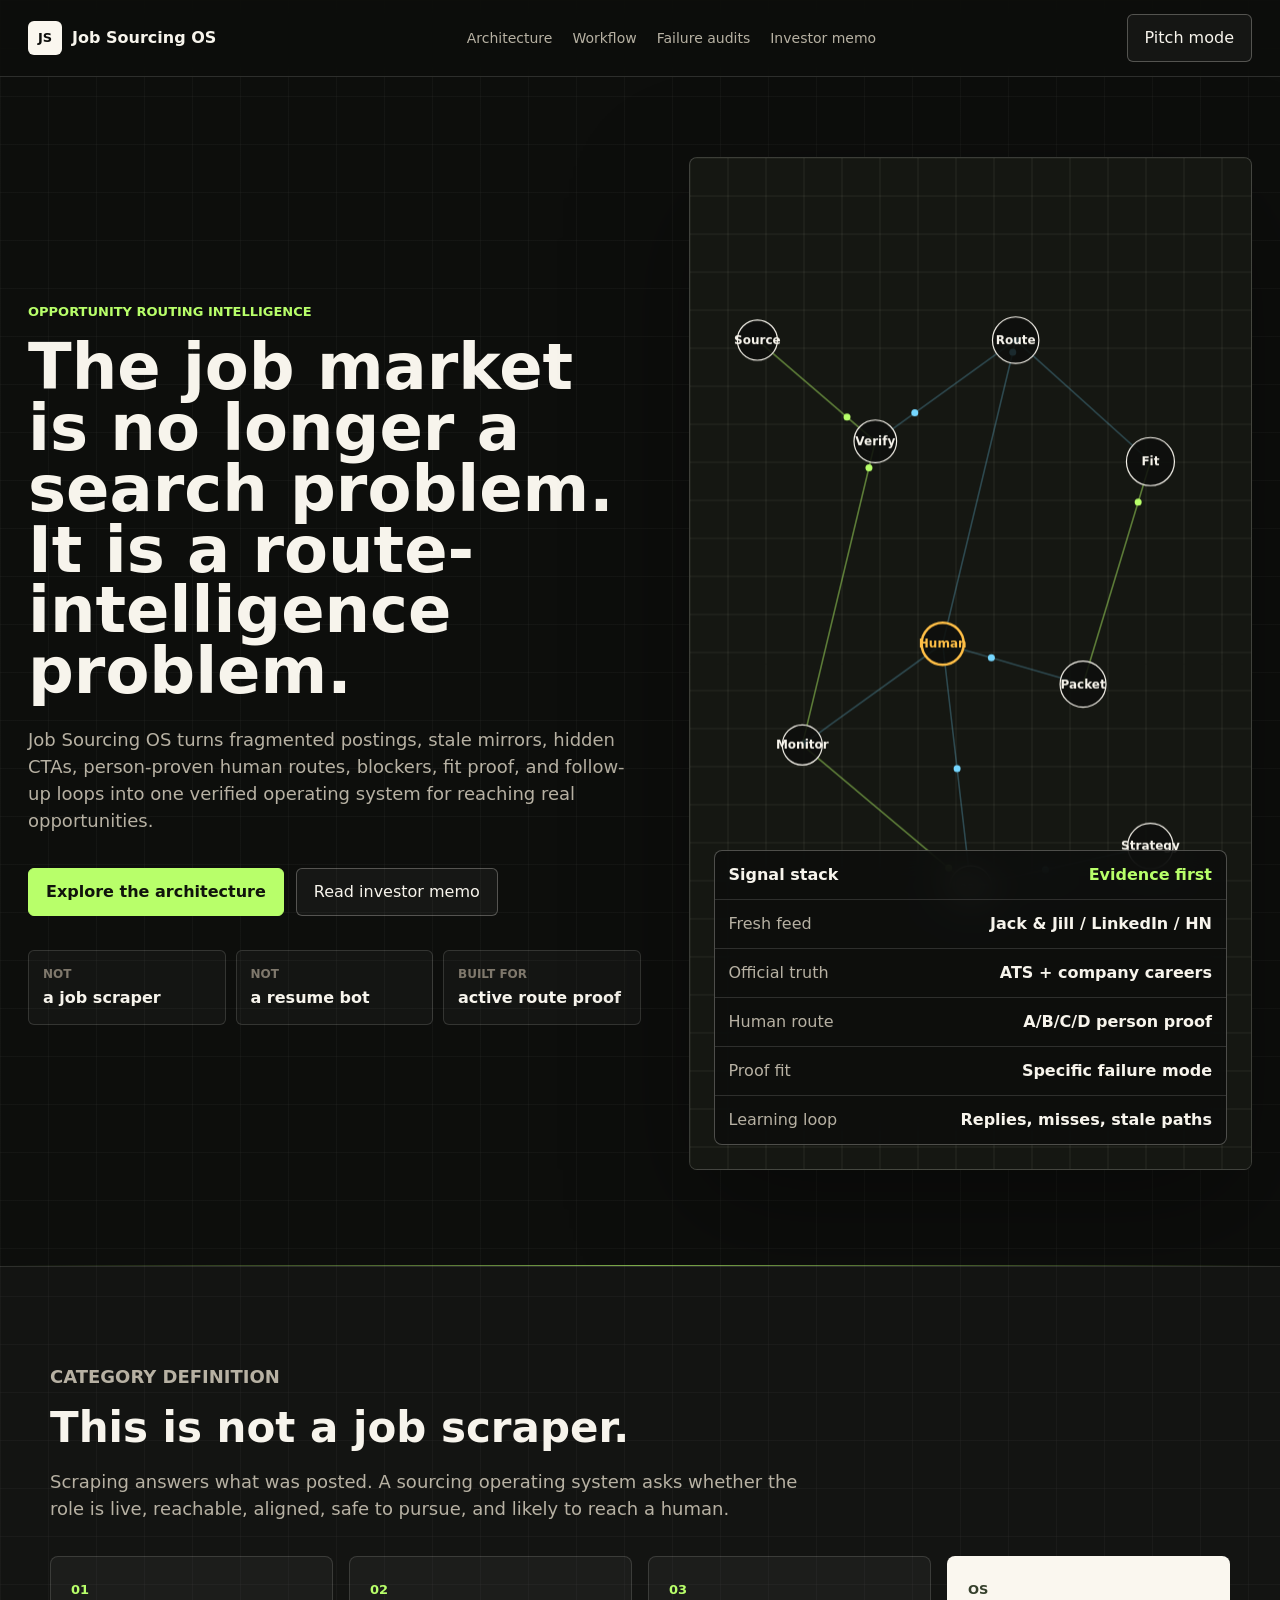
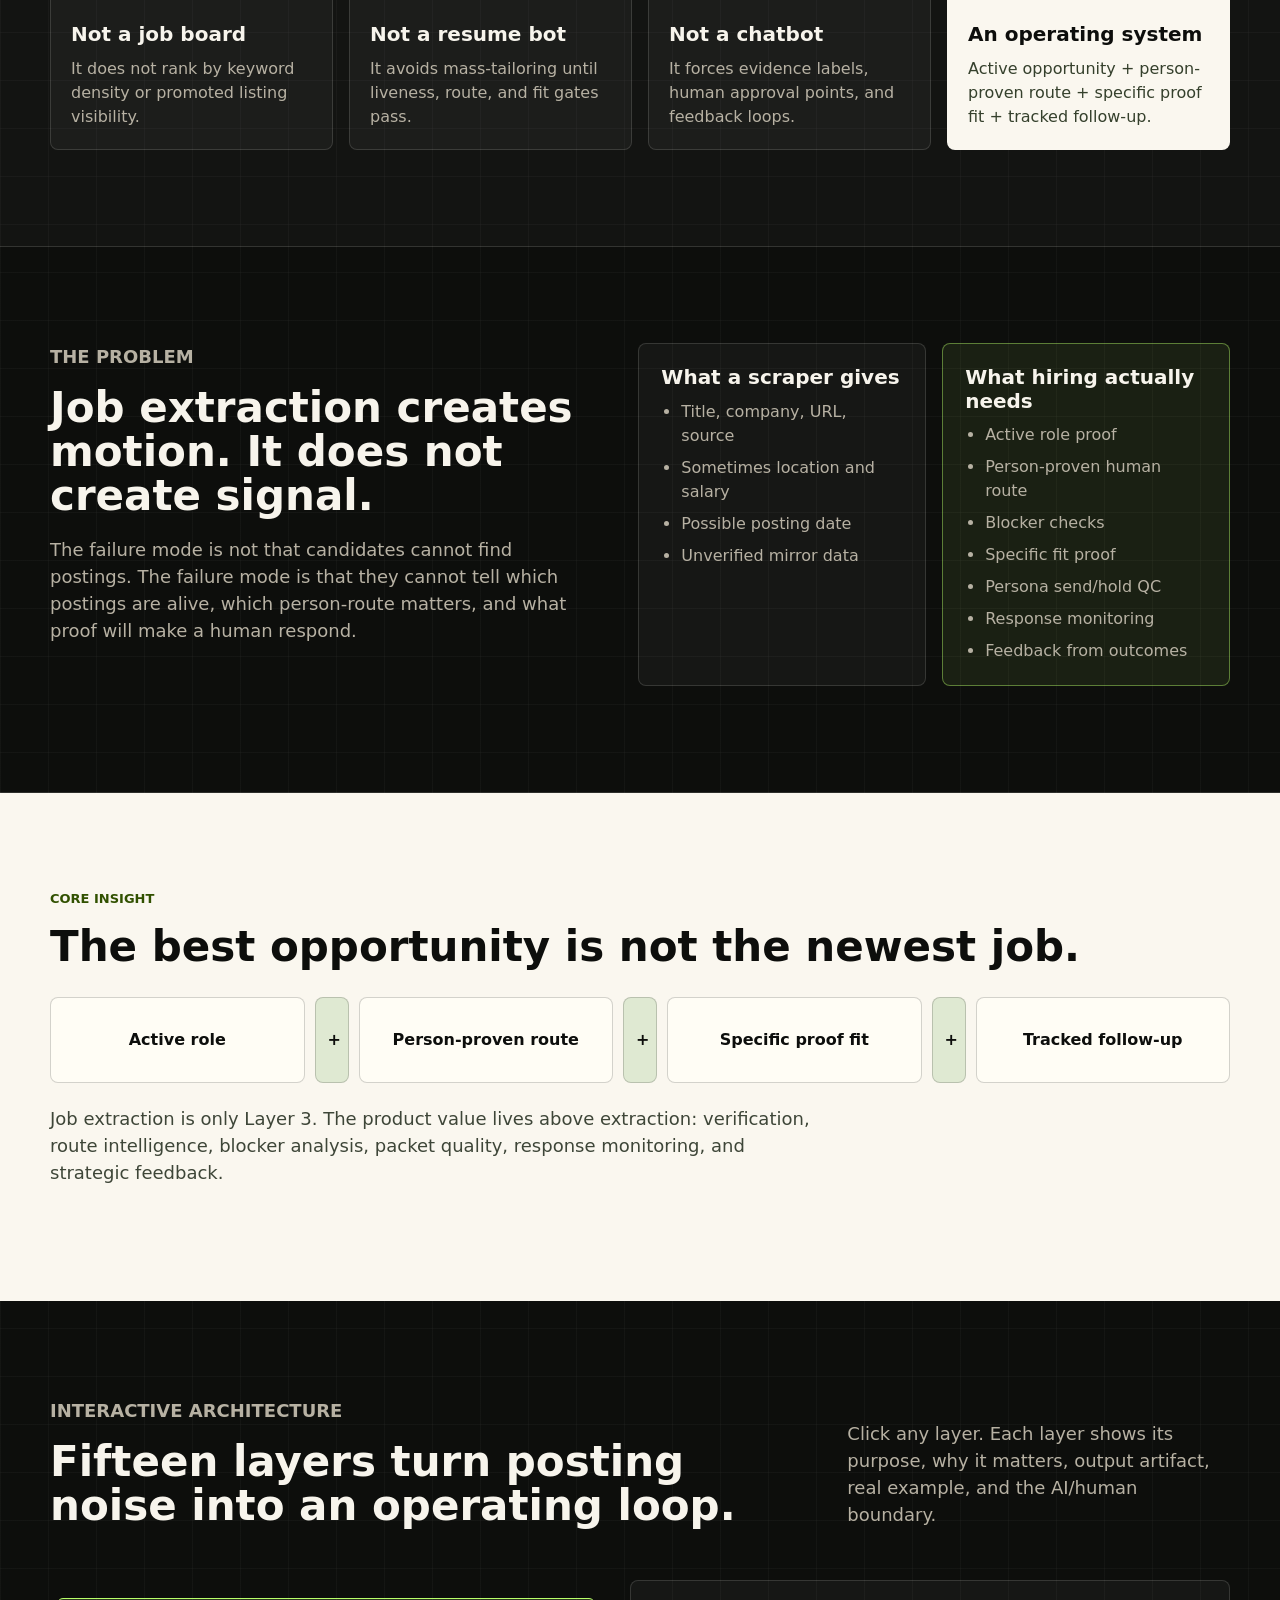
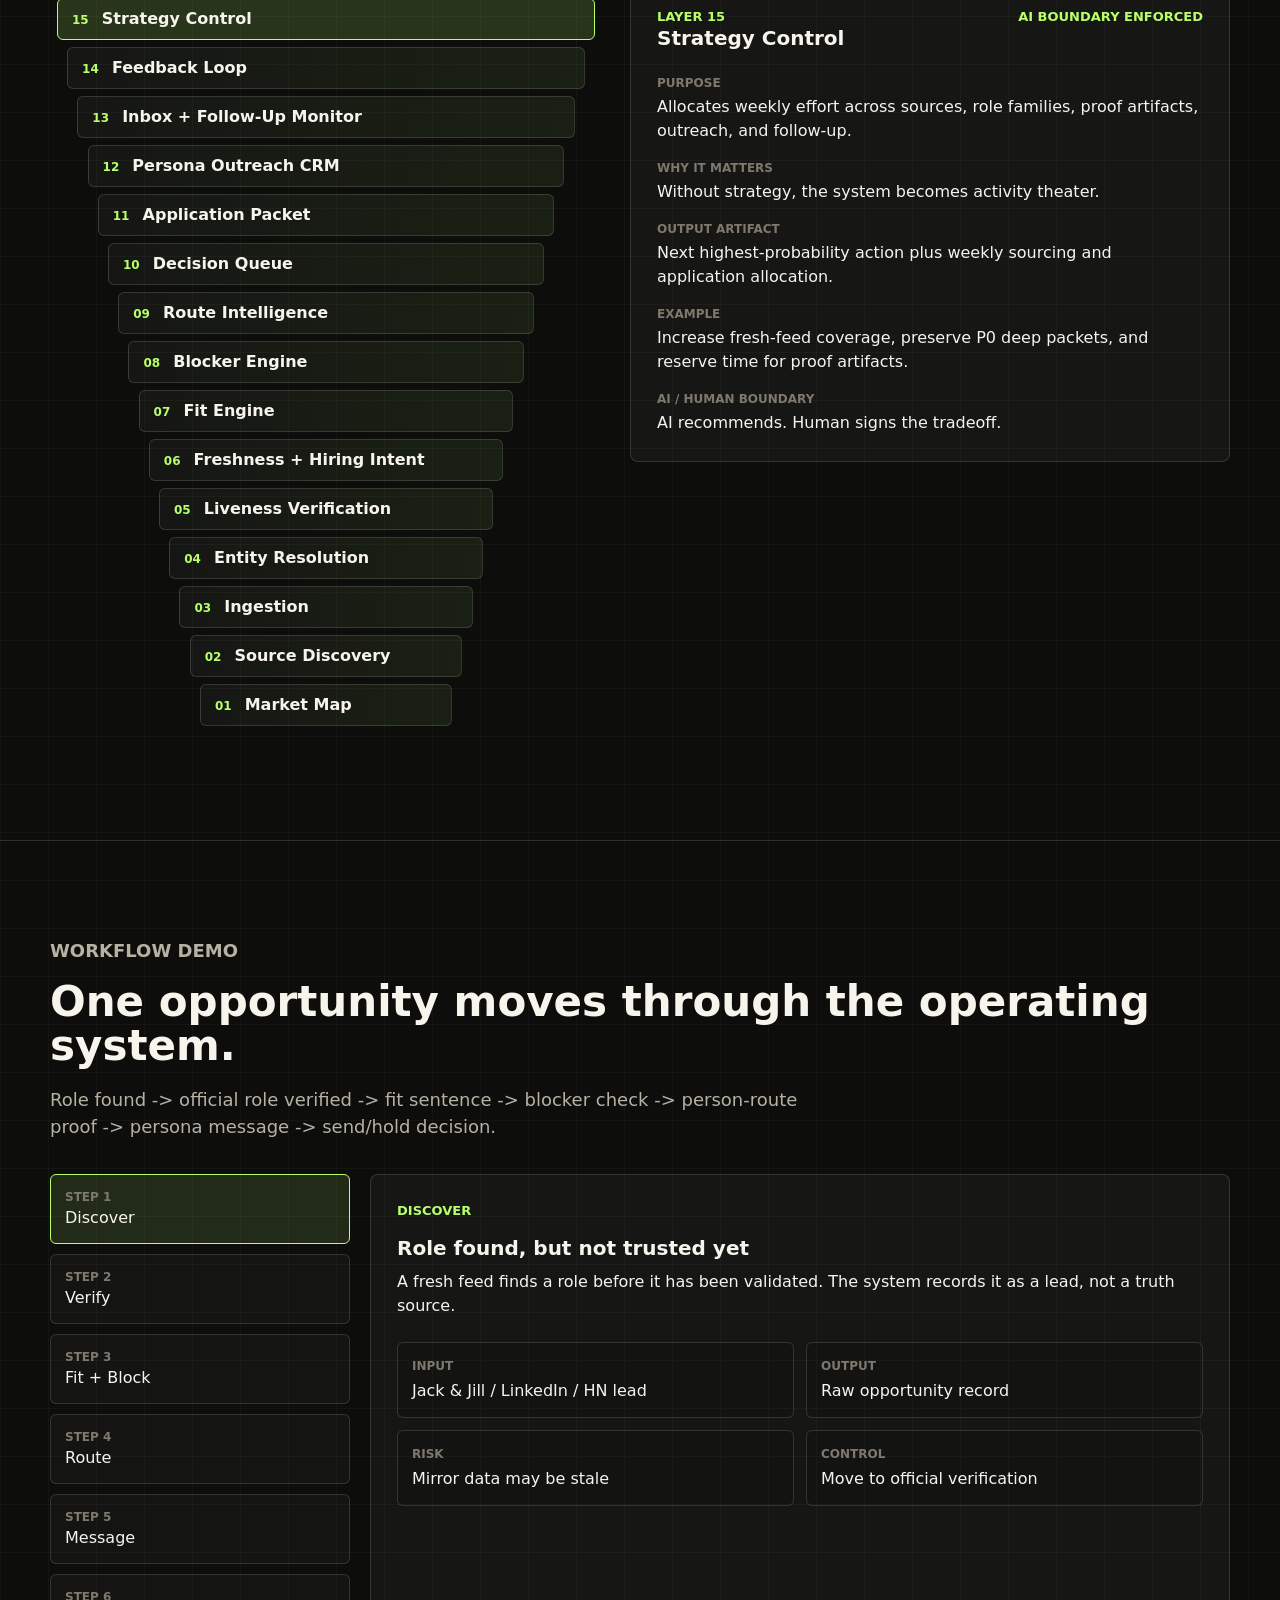
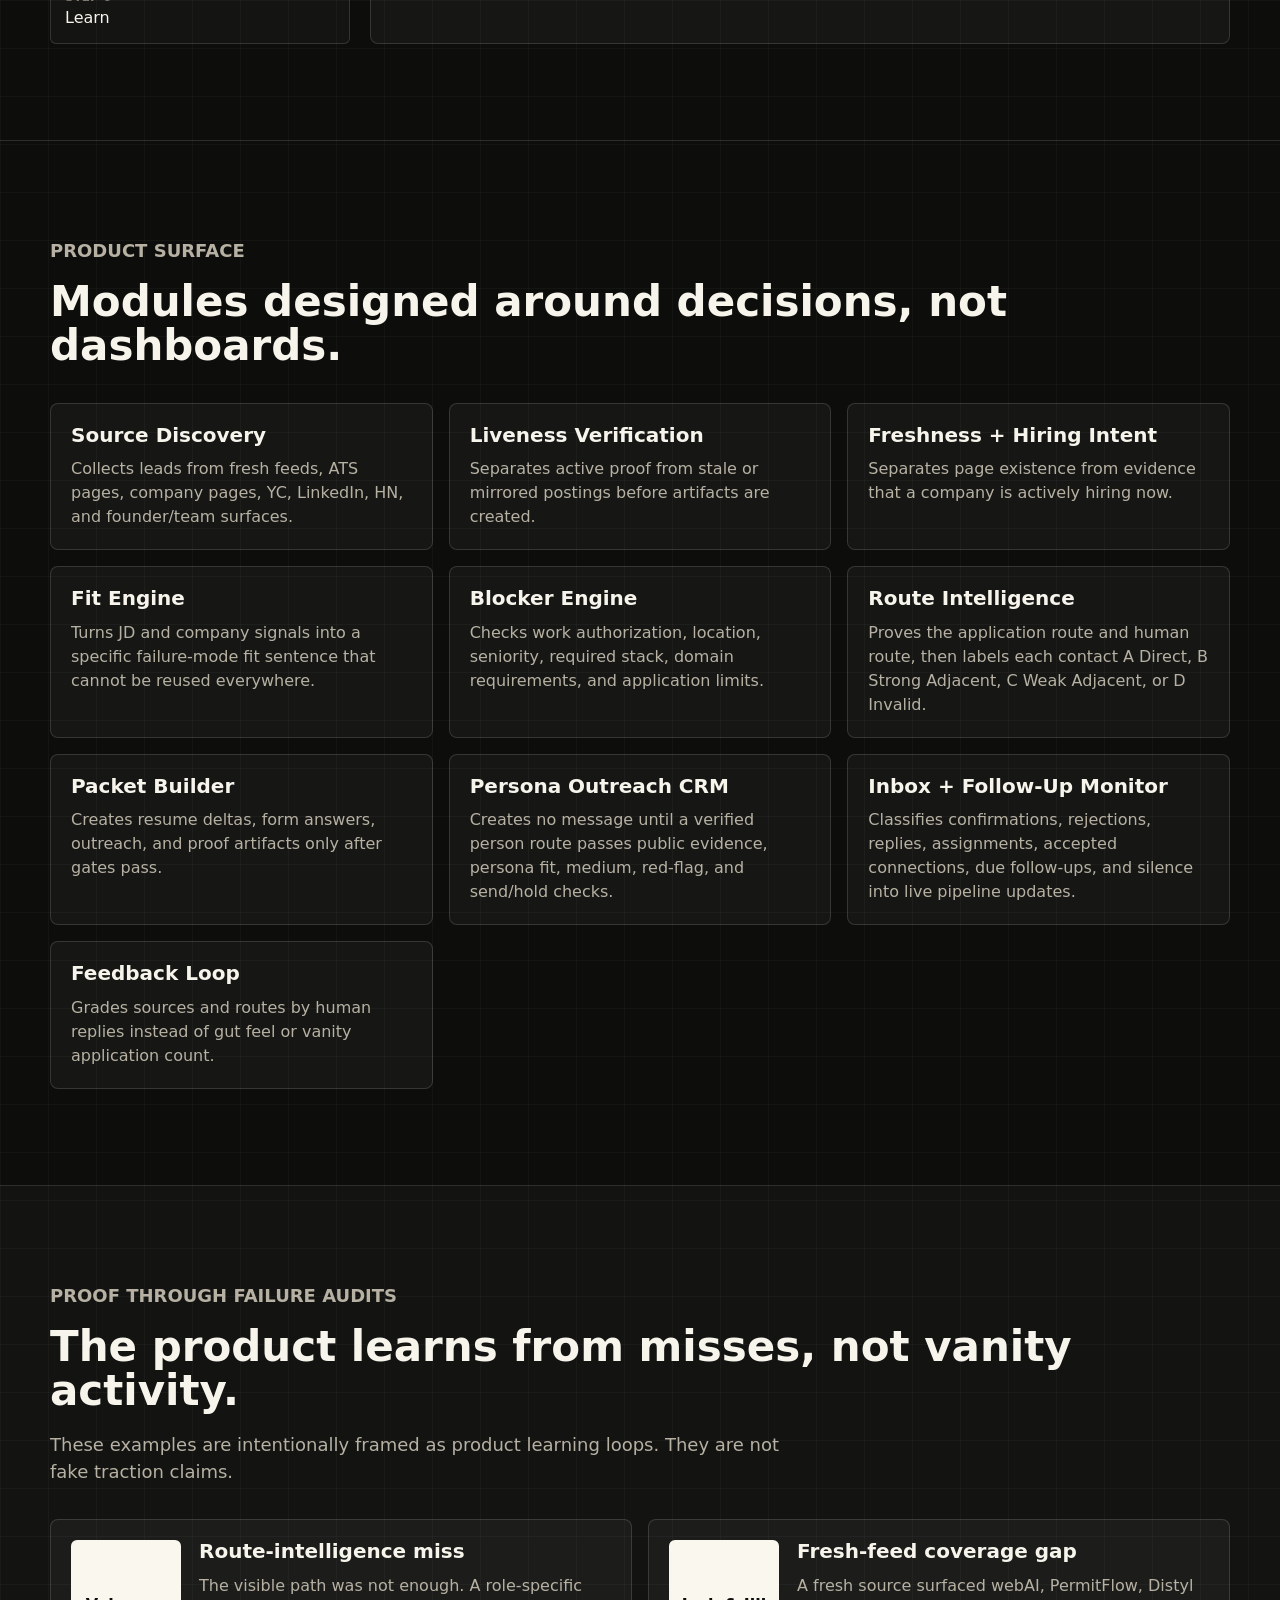
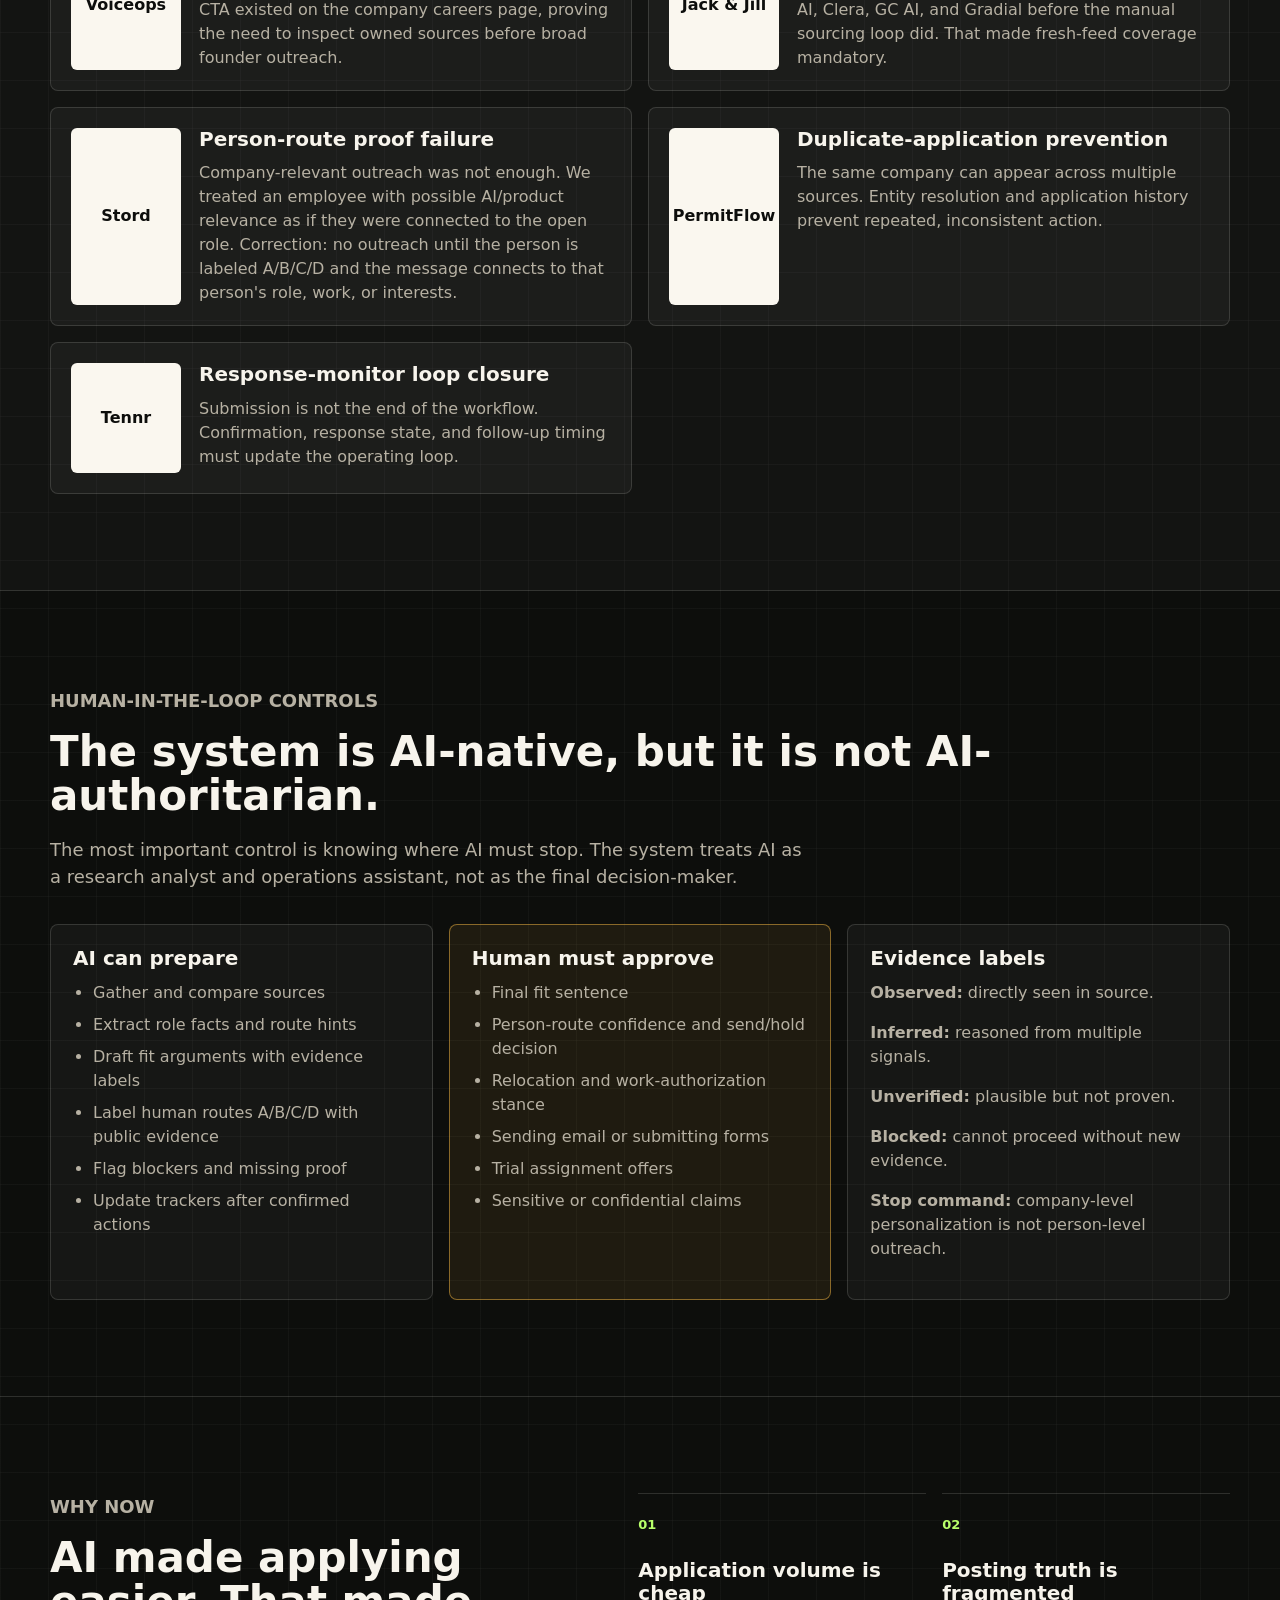
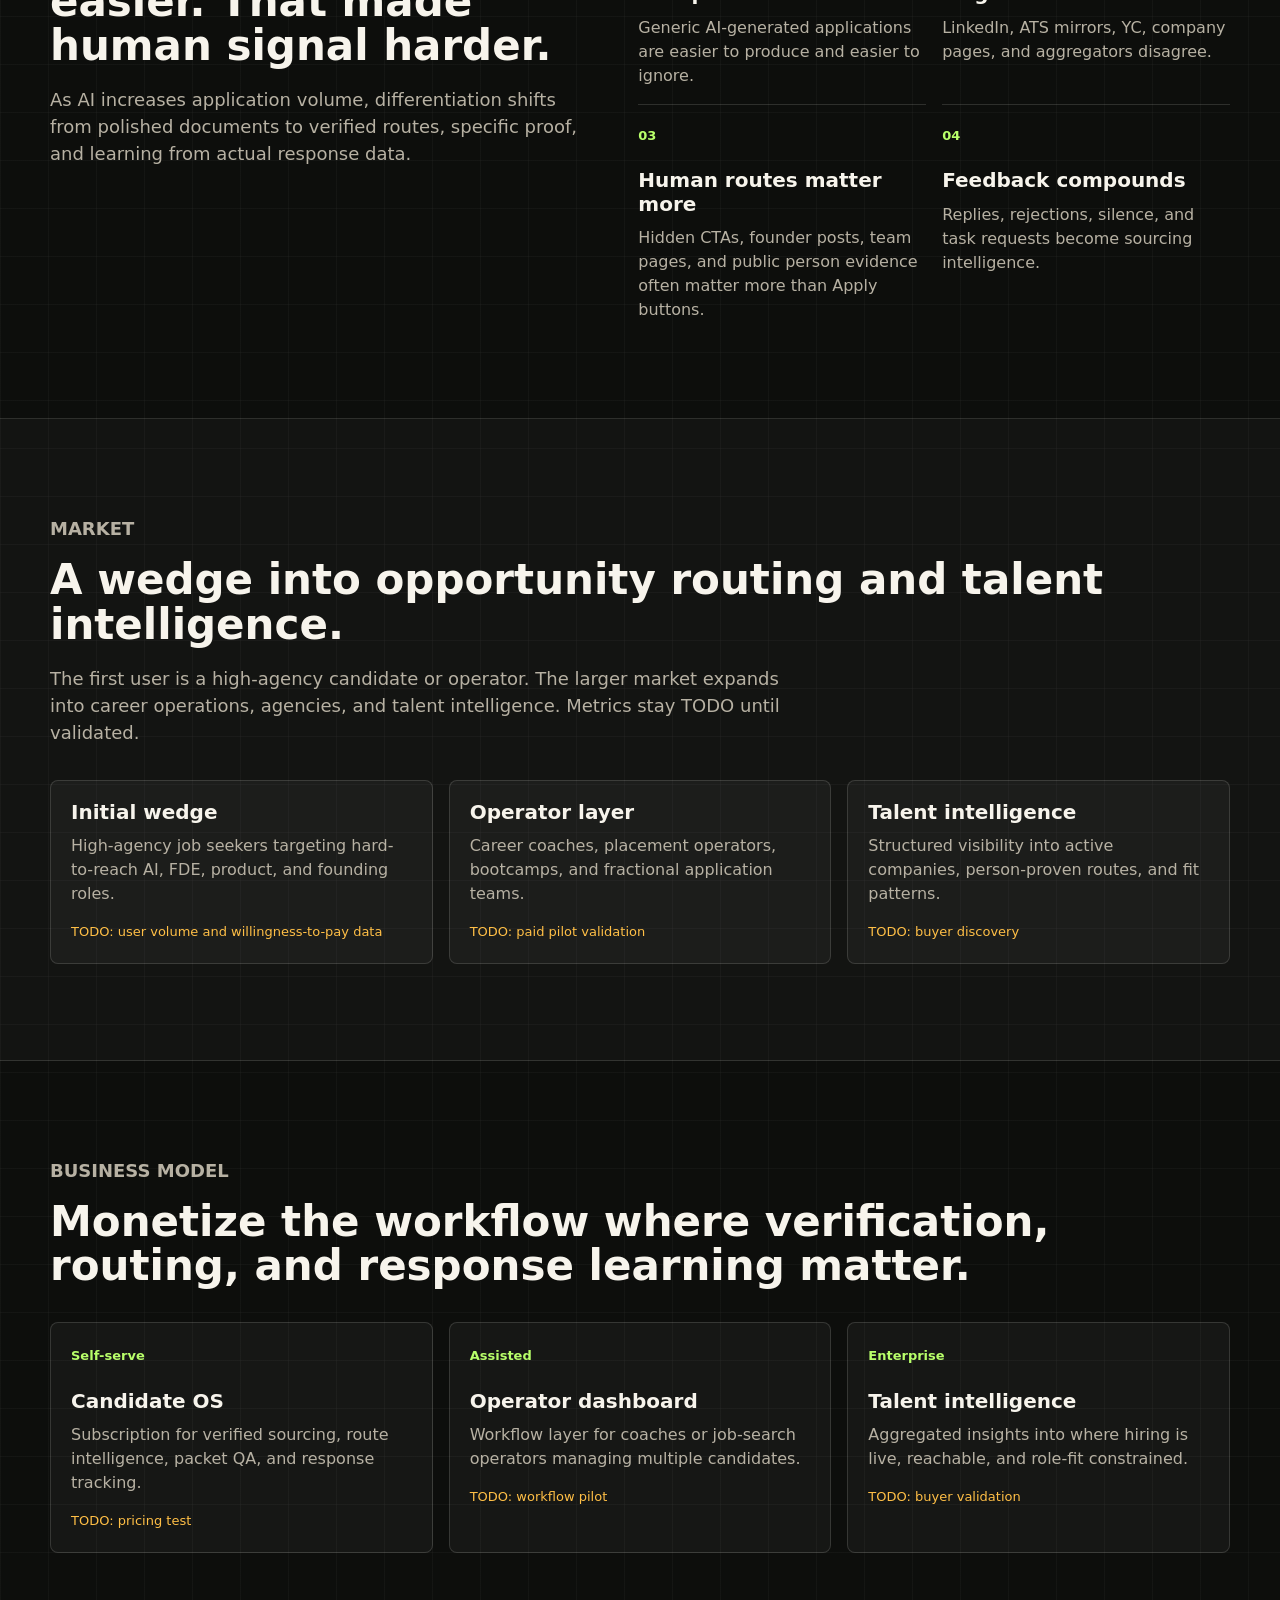
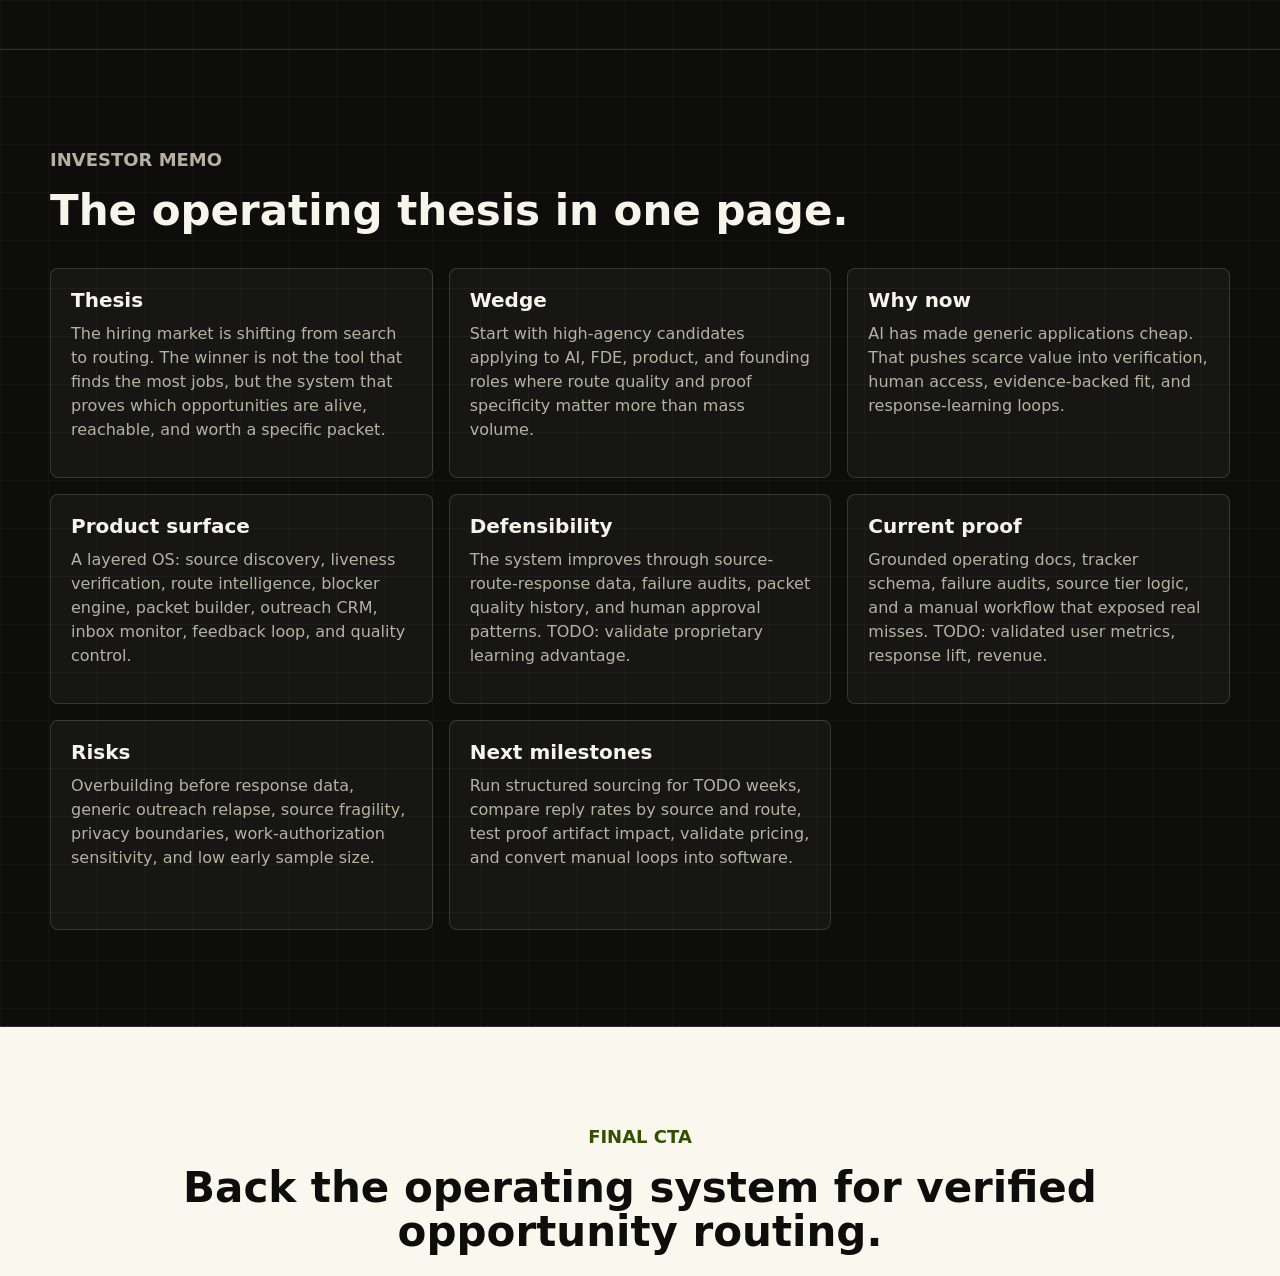
==== commit 934aa3e0: "Update route intelligence site copy" ====
--- a/investor/index.html
+++ b/investor/index.html
@@ -5,7 +5,7 @@
     <meta name="viewport" content="width=device-width, initial-scale=1" />
     <meta
       name="description"
-      content="Job Sourcing OS is an AI operating system for finding active opportunities, verifying routes, proving fit, reaching humans, and learning from outcomes."
+      content="Job Sourcing OS is an AI operating system for finding active opportunities, verifying person-proven routes, proving fit, reaching humans, and learning from outcomes."
     />
     <title>Job Sourcing OS | Opportunity Routing Intelligence</title>
     <link rel="stylesheet" href="./styles.css" />
@@ -34,8 +34,8 @@
           <h1>The job market is no longer a search problem. It is a route-intelligence problem.</h1>
           <p class="hero-lede">
             Job Sourcing OS turns fragmented postings, stale mirrors, hidden CTAs,
-            human routes, blockers, fit proof, and follow-up loops into one verified
-            operating system for reaching real opportunities.
+            person-proven human routes, blockers, fit proof, and follow-up loops into
+            one verified operating system for reaching real opportunities.
           </p>
           <div class="hero-actions" aria-label="Primary calls to action">
             <a class="primary-button" href="#architecture">Explore the architecture</a>
@@ -74,7 +74,7 @@
             </div>
             <div class="console-row">
               <span>Human route</span>
-              <strong>CTA / founder / hiring owner</strong>
+              <strong>A/B/C/D person proof</strong>
             </div>
             <div class="console-row">
               <span>Proof fit</span>
@@ -118,7 +118,7 @@
             <article class="positive">
               <span>OS</span>
               <h3>An operating system</h3>
-              <p>Active opportunity + reachable human + specific proof fit + tracked follow-up.</p>
+              <p>Active opportunity + person-proven route + specific proof fit + tracked follow-up.</p>
             </article>
           </div>
         </div>
@@ -132,7 +132,7 @@
             <p>
               The failure mode is not that candidates cannot find postings. The
               failure mode is that they cannot tell which postings are alive,
-              which route matters, and what proof will make a human respond.
+                which person-route matters, and what proof will make a human respond.
             </p>
           </div>
           <div class="comparison">
@@ -149,9 +149,10 @@
               <h3>What hiring actually needs</h3>
               <ul>
                 <li>Active role proof</li>
-                <li>Best human route</li>
+                <li>Person-proven human route</li>
                 <li>Blocker checks</li>
                 <li>Specific fit proof</li>
+                <li>Persona send/hold QC</li>
                 <li>Response monitoring</li>
                 <li>Feedback from outcomes</li>
               </ul>
@@ -165,9 +166,9 @@
           <p class="eyebrow">Core insight</p>
           <h2>The best opportunity is not the newest job.</h2>
           <div class="equation" aria-label="Core product equation">
-            <span>Active company</span>
+            <span>Active role</span>
             <span>+</span>
-            <span>Reachable human</span>
+            <span>Person-proven route</span>
             <span>+</span>
             <span>Specific proof fit</span>
             <span>+</span>
@@ -207,8 +208,8 @@
             <p class="eyebrow">Workflow demo</p>
             <h2>One opportunity moves through the operating system.</h2>
             <p>
-              This demo shows the product logic without inventing production
-              traction. It is a grounded simulation based on the operating rules.
+              Role found -> official role verified -> fit sentence -> blocker check
+              -> person-route proof -> persona message -> send/hold decision.
             </p>
           </div>
 
@@ -261,6 +262,7 @@
                 <li>Gather and compare sources</li>
                 <li>Extract role facts and route hints</li>
                 <li>Draft fit arguments with evidence labels</li>
+                <li>Label human routes A/B/C/D with public evidence</li>
                 <li>Flag blockers and missing proof</li>
                 <li>Update trackers after confirmed actions</li>
               </ul>
@@ -269,6 +271,7 @@
               <h3>Human must approve</h3>
               <ul>
                 <li>Final fit sentence</li>
+                <li>Person-route confidence and send/hold decision</li>
                 <li>Relocation and work-authorization stance</li>
                 <li>Sending email or submitting forms</li>
                 <li>Trial assignment offers</li>
@@ -281,6 +284,7 @@
               <p><strong>Inferred:</strong> reasoned from multiple signals.</p>
               <p><strong>Unverified:</strong> plausible but not proven.</p>
               <p><strong>Blocked:</strong> cannot proceed without new evidence.</p>
+              <p><strong>Stop command:</strong> company-level personalization is not person-level outreach.</p>
             </div>
           </div>
         </div>
@@ -311,7 +315,7 @@
             <article>
               <span>03</span>
               <h3>Human routes matter more</h3>
-              <p>Hidden CTAs, founder posts, and team pages often matter more than Apply buttons.</p>
+              <p>Hidden CTAs, founder posts, team pages, and public person evidence often matter more than Apply buttons.</p>
             </article>
             <article>
               <span>04</span>
@@ -346,7 +350,7 @@
             </article>
             <article>
               <h3>Talent intelligence</h3>
-              <p>Structured visibility into active companies, reachable humans, and fit patterns.</p>
+              <p>Structured visibility into active companies, person-proven routes, and fit patterns.</p>
               <span>TODO: buyer discovery</span>
             </article>
           </div>
